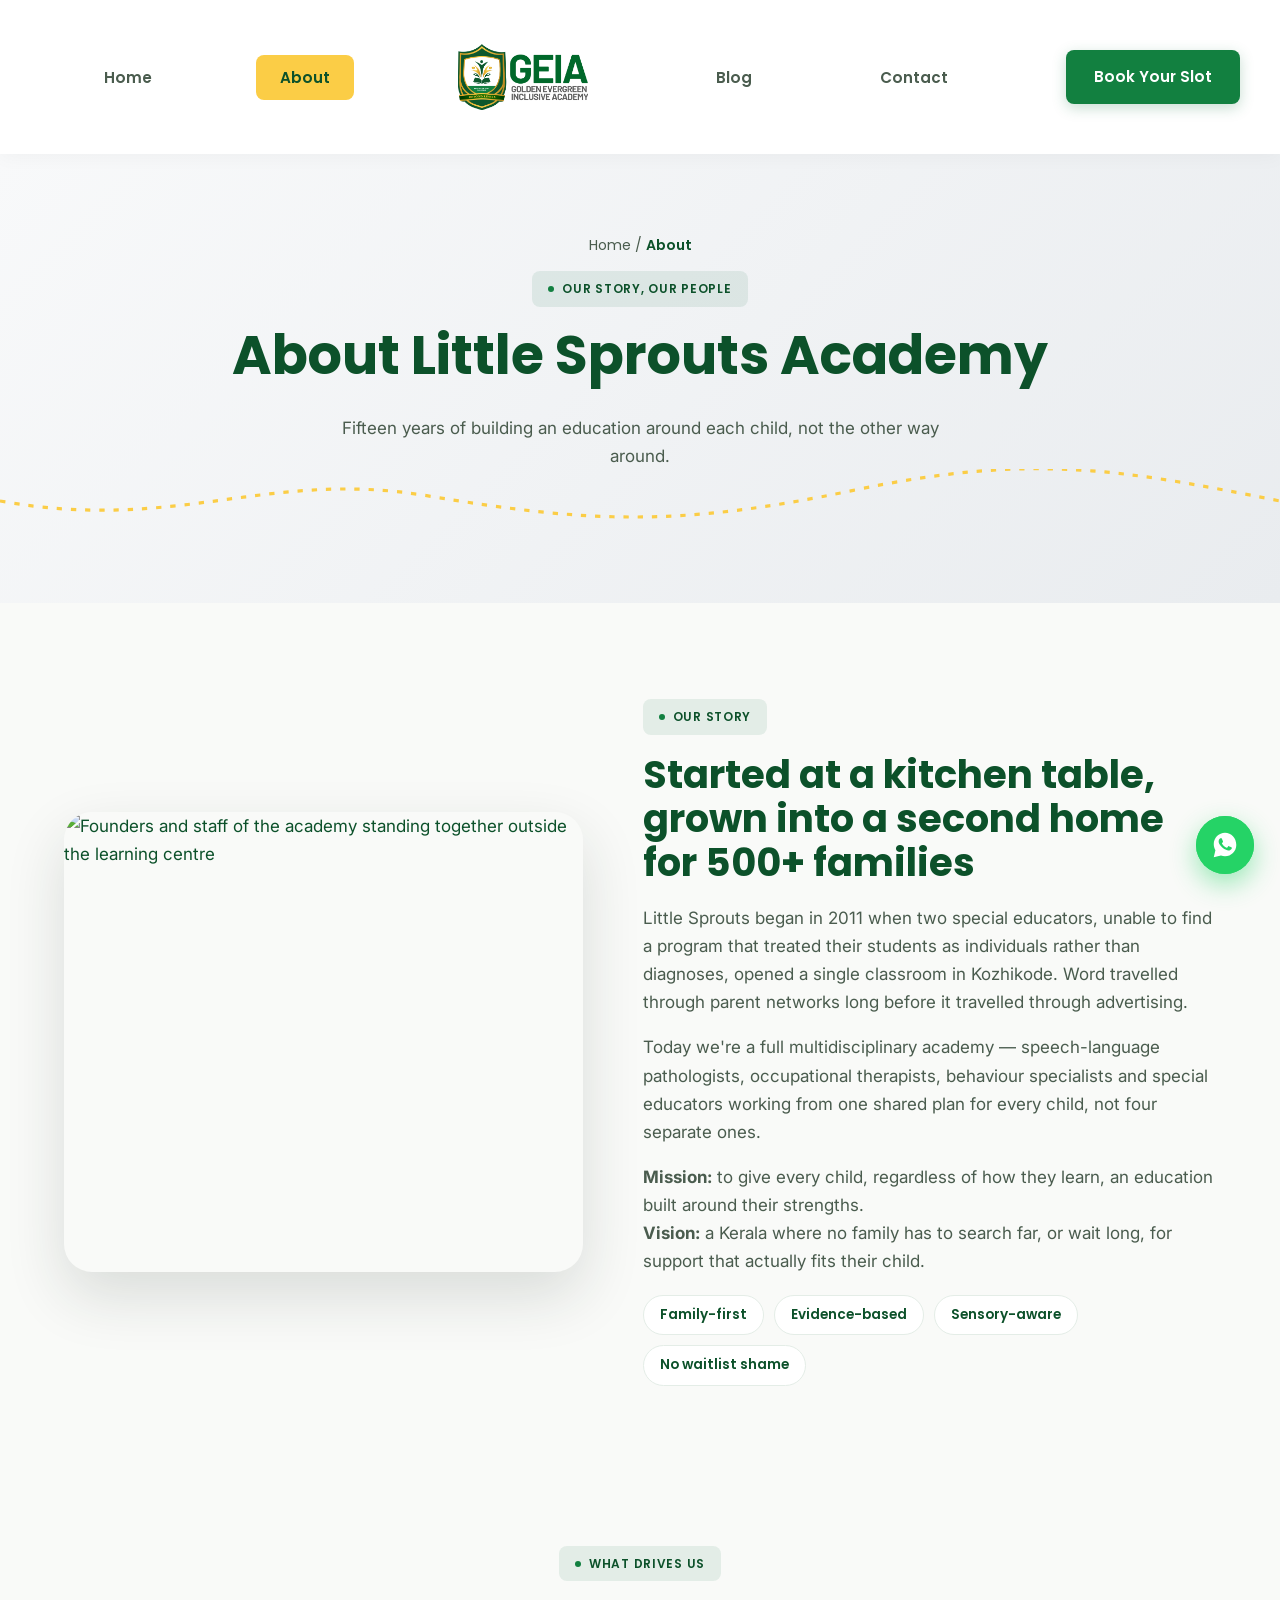
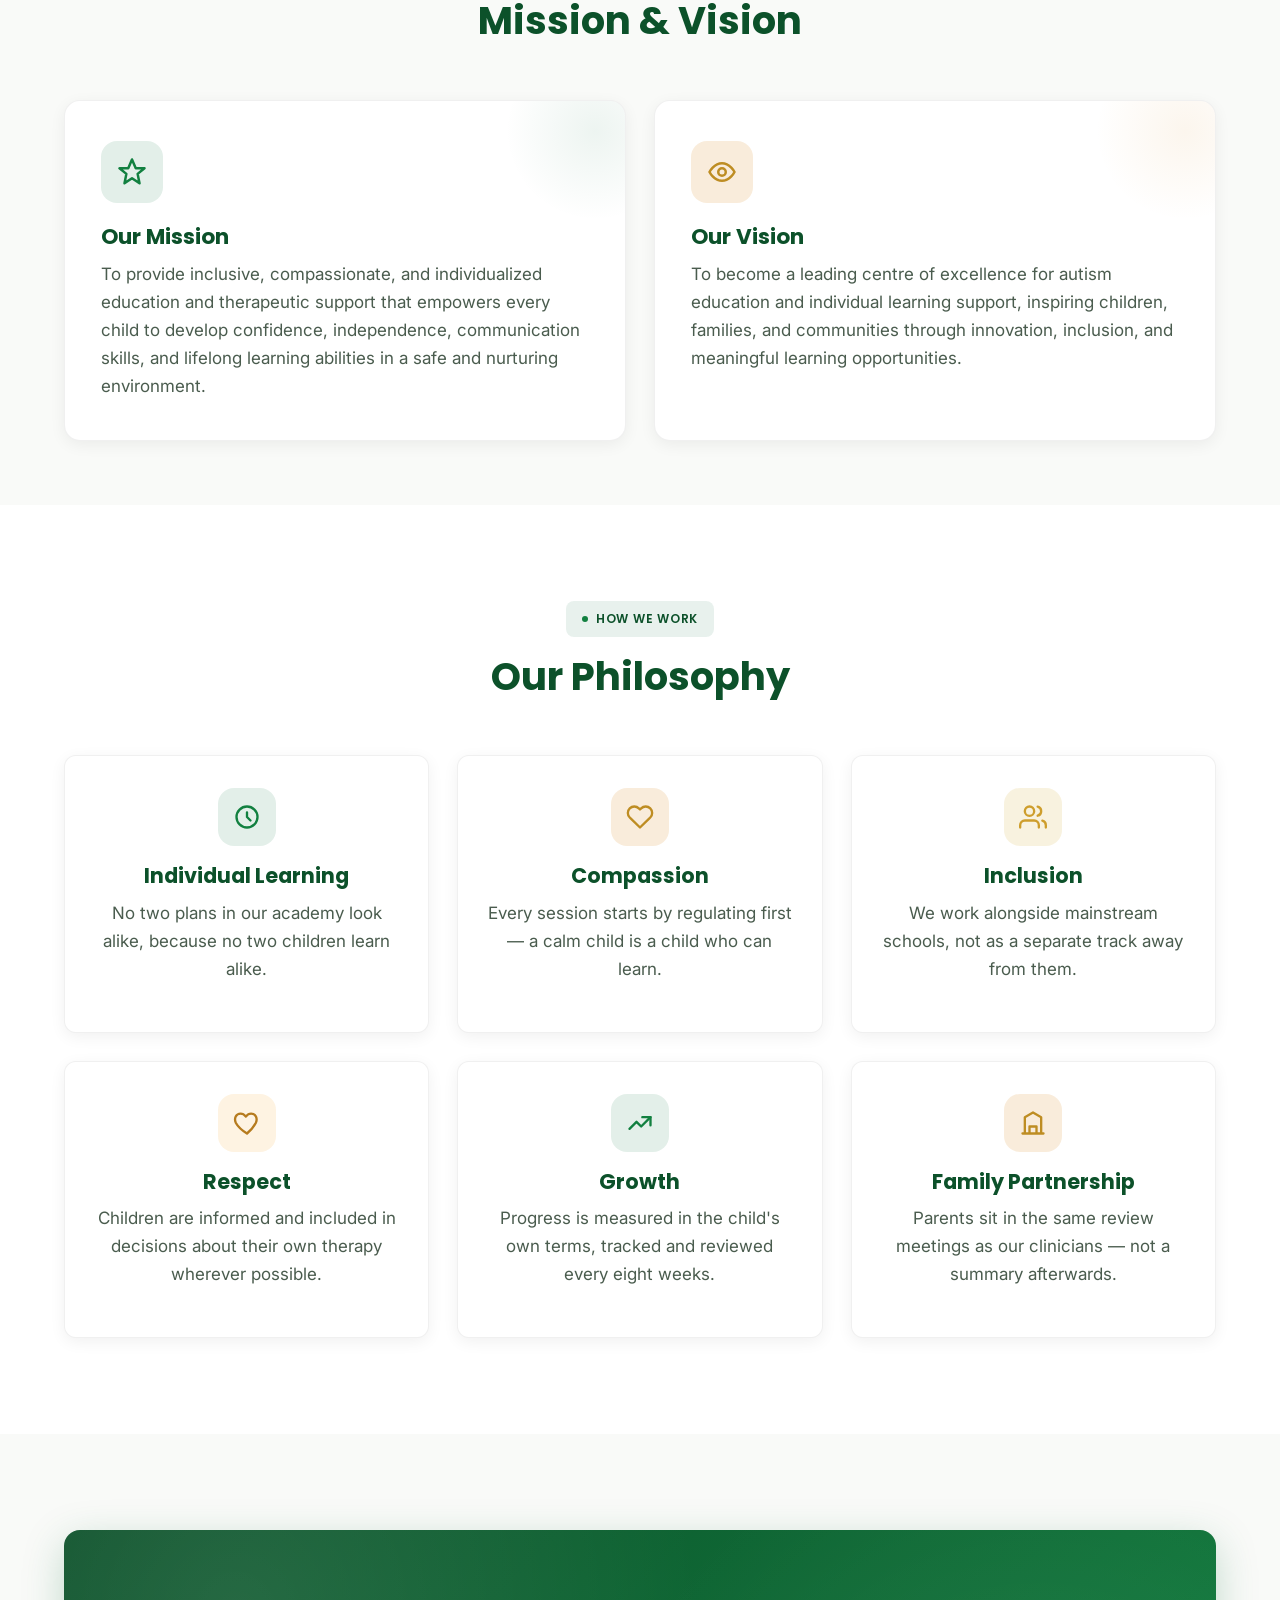
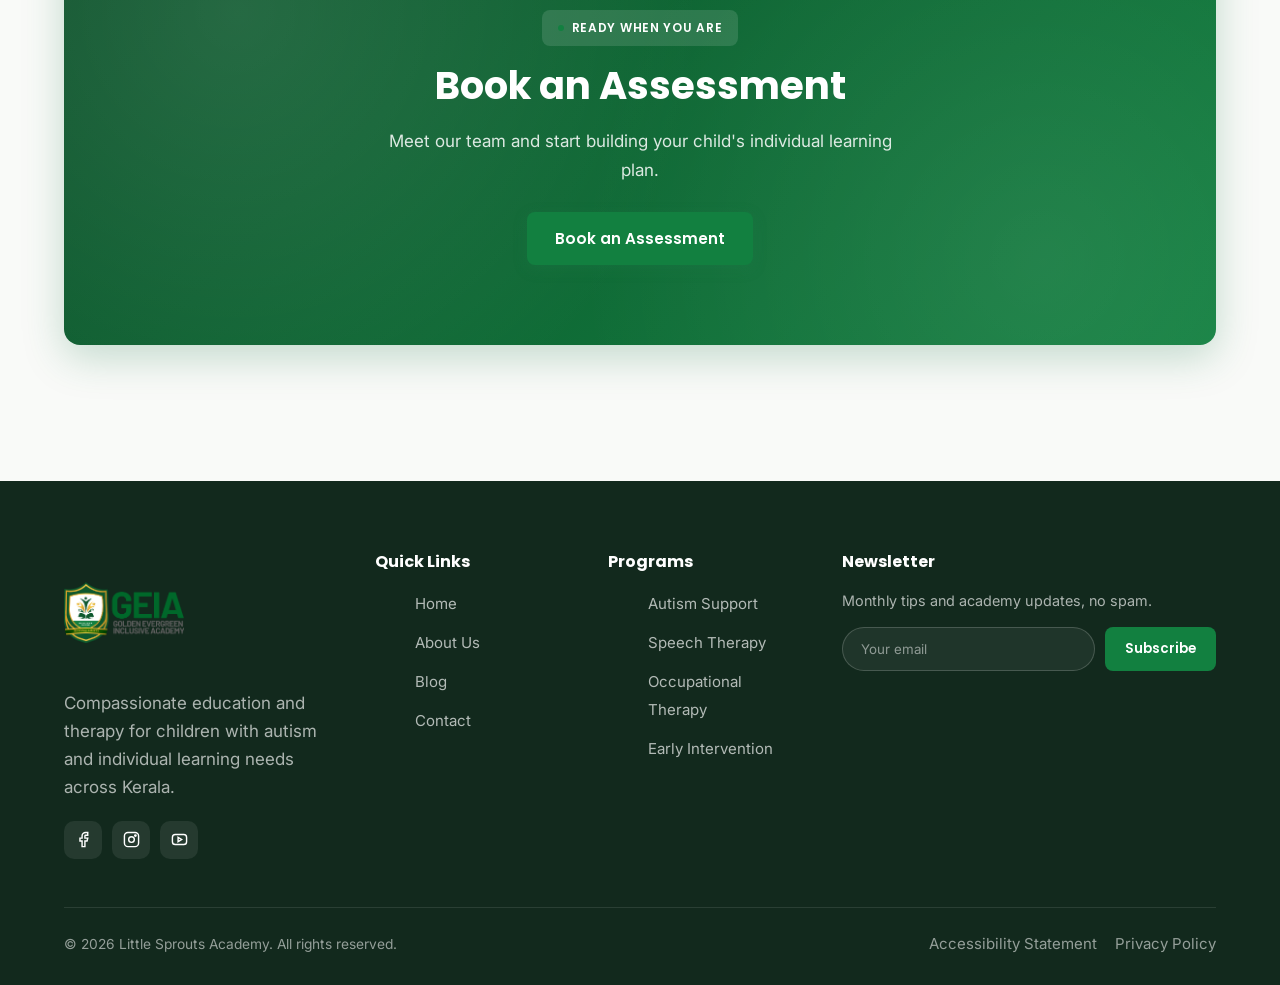
==== about.html @ 1605fc00 "first" ====
<!DOCTYPE html>
<html lang="en">
<head>
<meta charset="UTF-8">
<meta name="viewport" content="width=device-width, initial-scale=1.0">
<title>About Us | Little Sprouts Academy</title>
<meta name="description" content="Meet the specialists and story behind Little Sprouts Academy, a learning home for children with autism and individual learning needs.">
<link rel="preconnect" href="https://fonts.googleapis.com">
<link href="https://fonts.googleapis.com/css2?family=Poppins:wght@500;600;700&family=Inter:wght@400;500;600&display=swap" rel="stylesheet">
<link rel="stylesheet" href="style.css">
</head>
<body>
<a href="#main" class="skip-link">Skip to main content</a>

<header class="site-header">
  <nav class="nav" aria-label="Primary">
    <ul class="nav-links">
      <li><a href="index.html">Home</a></li>
      <li><a href="about.html">About</a></li>
      <li><a href="index.html" class="brand">
        <span class="brand-mark" aria-hidden="true">
          <img src="images/geia logo.png" alt="Little Sprouts Academy logo" style="width:130px; height:130px; object-fit:contain;">
        </span>
      </a></li>
      <li><a href="blog.html">Blog</a></li>
      <li><a href="contact.html">Contact</a></li>
    </ul>
    <div class="nav-actions">
      <a href="contact.html" class="btn btn-gold">Book Your Slot</a>
      <button class="nav-toggle" aria-label="Toggle menu" aria-expanded="false"><span></span></button>
    </div>
  </nav>
</header>

<main id="main">

  <section class="page-hero">
    <div class="container">
      <div class="breadcrumb"><a href="index.html">Home</a> / <span>About</span></div>
      <span class="eyebrow">Our story, our people</span>
      <h1>About Little Sprouts Academy</h1>
      <p class="lead" style="max-width:640px; margin:0 auto;">Fifteen years of building an education around each child, not the other way around.</p>
    </div>
    <svg class="growth-path" viewBox="0 0 1440 60" preserveAspectRatio="none" aria-hidden="true">
      <path d="M0,30 C 200,60 300,0 480,25 S 760,55 960,20 S 1260,0 1440,30" fill="none" stroke="#F8C471" stroke-width="3"/>
    </svg>
  </section>

  <!-- OUR STORY -->
  <section class="section">
    <div class="container story-grid">
      <img class="reveal" src="https://images.unsplash.com/photo-1544377193-33dcf4d68fb5?q=80&w=900&auto=format&fit=crop" alt="Founders and staff of the academy standing together outside the learning centre">
      <div class="reveal">
        <span class="eyebrow">Our story</span>
        <h2>Started at a kitchen table, grown into a second home for 500+ families</h2>
        <p>Little Sprouts began in 2011 when two special educators, unable to find a program that treated their students as individuals rather than diagnoses, opened a single classroom in Kozhikode. Word travelled through parent networks long before it travelled through advertising.</p>
        <p>Today we're a full multidisciplinary academy &mdash; speech-language pathologists, occupational therapists, behaviour specialists and special educators working from one shared plan for every child, not four separate ones.</p>
        <p><strong>Mission:</strong> to give every child, regardless of how they learn, an education built around their strengths.<br>
        <strong>Vision:</strong> a Kerala where no family has to search far, or wait long, for support that actually fits their child.</p>
        <div class="values-badges">
          <span>Family-first</span><span>Evidence-based</span><span>Sensory-aware</span><span>No waitlist shame</span>
        </div>
      </div>
    </div>
  </section>

  <!-- MISSION & VISION -->
  <section class="section-tight">
    <div class="container">
      <div class="section-head center">
        <span class="eyebrow">What drives us</span>
        <h2>Mission &amp; Vision</h2>
      </div>
      <div class="mv-grid">
        <div class="mv-card mission reveal">
          <span class="service-icon tone-blue" aria-hidden="true"><svg viewBox="0 0 24 24" fill="none" stroke="currentColor" stroke-width="2" stroke-linecap="round" stroke-linejoin="round"><path d="M12 2l3 7h7l-5.5 4.5L18 21l-6-4-6 4 1.5-7.5L2 9h7z"/></svg></span>
          <h3>Our Mission</h3>
          <p>To provide inclusive, compassionate, and individualized education and therapeutic support that empowers every child to develop confidence, independence, communication skills, and lifelong learning abilities in a safe and nurturing environment.</p>
        </div>
        <div class="mv-card vision reveal">
          <span class="service-icon tone-coral" aria-hidden="true"><svg viewBox="0 0 24 24" fill="none" stroke="currentColor" stroke-width="2" stroke-linecap="round" stroke-linejoin="round"><path d="M2 12s3.5-7 10-7 10 7 10 7-3.5 7-10 7-10-7-10-7z"/><circle cx="12" cy="12" r="3"/></svg></span>
          <h3>Our Vision</h3>
          <p>To become a leading centre of excellence for autism education and individual learning support, inspiring children, families, and communities through innovation, inclusion, and meaningful learning opportunities.</p>
        </div>
      </div>
    </div>
  </section>

  <!-- PHILOSOPHY -->
  <section class="section" style="background:var(--white);">
    <div class="container">
      <div class="section-head center">
        <span class="eyebrow">How we work</span>
        <h2>Our Philosophy</h2>
      </div>
      <div class="grid-3">
        <div class="philosophy-card reveal">
          <span class="service-icon tone-blue" aria-hidden="true"><svg viewBox="0 0 24 24" fill="none" stroke="currentColor" stroke-width="2" stroke-linecap="round" stroke-linejoin="round"><circle cx="12" cy="12" r="9"/><path d="M12 8v4l3 3"/></svg></span>
          <h3>Individual Learning</h3>
          <p>No two plans in our academy look alike, because no two children learn alike.</p>
        </div>
        <div class="philosophy-card reveal">
          <span class="service-icon tone-coral" aria-hidden="true"><svg viewBox="0 0 24 24" fill="none" stroke="currentColor" stroke-width="2" stroke-linecap="round" stroke-linejoin="round"><path d="M20.8 4.6a5.5 5.5 0 0 0-7.8 0L12 5.6l-1-1a5.5 5.5 0 1 0-7.8 7.8l1 1L12 21l7.8-7.6 1-1a5.5 5.5 0 0 0 0-7.8z"/></svg></span>
          <h3>Compassion</h3>
          <p>Every session starts by regulating first &mdash; a calm child is a child who can learn.</p>
        </div>
        <div class="philosophy-card reveal">
          <span class="service-icon tone-green" aria-hidden="true"><svg viewBox="0 0 24 24" fill="none" stroke="currentColor" stroke-width="2" stroke-linecap="round" stroke-linejoin="round"><path d="M17 21v-2a4 4 0 0 0-4-4H5a4 4 0 0 0-4 4v2"/><circle cx="9" cy="7" r="4"/><path d="M23 21v-2a4 4 0 0 0-3-3.87M16 3.13a4 4 0 0 1 0 7.75"/></svg></span>
          <h3>Inclusion</h3>
          <p>We work alongside mainstream schools, not as a separate track away from them.</p>
        </div>
        <div class="philosophy-card reveal">
          <span class="service-icon tone-gold" aria-hidden="true"><svg viewBox="0 0 24 24" fill="none" stroke="currentColor" stroke-width="2" stroke-linecap="round" stroke-linejoin="round"><path d="M12 21s-7-4.35-9.5-9C.6 8 2.6 4 6.5 4c2 0 3.3 1 4.5 2.5C12.2 5 13.5 4 15.5 4 19.4 4 21.4 8 19.5 12 17 16.65 12 21 12 21z"/></svg></span>
          <h3>Respect</h3>
          <p>Children are informed and included in decisions about their own therapy wherever possible.</p>
        </div>
        <div class="philosophy-card reveal">
          <span class="service-icon tone-blue" aria-hidden="true"><svg viewBox="0 0 24 24" fill="none" stroke="currentColor" stroke-width="2" stroke-linecap="round" stroke-linejoin="round"><path d="M3 17l6-6 4 4 8-8"/><path d="M14 7h7v7"/></svg></span>
          <h3>Growth</h3>
          <p>Progress is measured in the child's own terms, tracked and reviewed every eight weeks.</p>
        </div>
        <div class="philosophy-card reveal">
          <span class="service-icon tone-coral" aria-hidden="true"><svg viewBox="0 0 24 24" fill="none" stroke="currentColor" stroke-width="2" stroke-linecap="round" stroke-linejoin="round"><path d="M3 21h18M5 21V7l7-4 7 4v14M9 21v-6h6v6"/></svg></span>
          <h3>Family Partnership</h3>
          <p>Parents sit in the same review meetings as our clinicians &mdash; not a summary afterwards.</p>
        </div>
      </div>
    </div>
  </section>

  <!-- TEAM - Removed per request -->

  <!-- FACILITIES - Removed per request -->

  <!-- AWARDS - Removed per request -->

  <!-- CTA -->
  <section class="section">
    <div class="container">
      <div class="cta-band reveal">
        <span class="eyebrow" style="background:rgba(255,255,255,0.12); color:#fff;">Ready when you are</span>
        <h2>Book an Assessment</h2>
        <p>Meet our team and start building your child's individual learning plan.</p>
        <div class="cta-actions">
          <a href="contact.html" class="btn btn-gold">Book an Assessment</a>
        </div>
      </div>
    </div>
  </section>

</main>

<footer class="site-footer">
  <div class="container">
    <div class="footer-grid">
      <div class="footer-brand">
        <a href="index.html" class="brand" style="color:#fff;">
          <span class="brand-mark" aria-hidden="true" style="width:120px; height:120px; border-radius:24px;">
            <img src="images/geia logo.png" alt="Little Sprouts Academy logo" style="width:120px; height:120px; object-fit:contain;">
          </span>
        </a>
        <p>Compassionate education and therapy for children with autism and individual learning needs across Kerala.</p>
        <div class="footer-social">
          <a href="#" aria-label="Facebook"><svg viewBox="0 0 24 24" fill="none" stroke="#fff" stroke-width="2"><path d="M18 2h-3a5 5 0 0 0-5 5v3H7v4h3v8h4v-8h3l1-4h-4V7a1 1 0 0 1 1-1h3z"/></svg></a>
          <a href="#" aria-label="Instagram"><svg viewBox="0 0 24 24" fill="none" stroke="#fff" stroke-width="2"><rect x="2" y="2" width="20" height="20" rx="5"/><circle cx="12" cy="12" r="4"/><circle cx="17.5" cy="6.5" r="1"/></svg></a>
          <a href="#" aria-label="YouTube"><svg viewBox="0 0 24 24" fill="none" stroke="#fff" stroke-width="2"><rect x="2" y="5" width="20" height="14" rx="4"/><path d="M10 9l5 3-5 3z"/></svg></a>
        </div>
      </div>
      <div>
        <h4>Quick Links</h4>
        <ul>
          <li><a href="index.html">Home</a></li>
          <li><a href="about.html">About Us</a></li>
          <li><a href="blog.html">Blog</a></li>
          <li><a href="contact.html">Contact</a></li>
        </ul>
      </div>
      <div>
        <h4>Programs</h4>
        <ul>
          <li><a href="index.html#services">Autism Support</a></li>
          <li><a href="index.html#services">Speech Therapy</a></li>
          <li><a href="index.html#services">Occupational Therapy</a></li>
          <li><a href="index.html#services">Early Intervention</a></li>
        </ul>
      </div>
      <div>
        <h4>Newsletter</h4>
        <p style="color:rgba(255,255,255,0.65); font-size:0.9rem;">Monthly tips and academy updates, no spam.</p>
        <form class="newsletter-row">
          <label class="sr-only" for="newsletter-email2">Email address</label>
          <input type="email" id="newsletter-email2" placeholder="Your email">
          <button type="submit">Subscribe</button>
        </form>
      </div>
    </div>
    <div class="footer-bottom">
      <span>&copy; 2026 Little Sprouts Academy. All rights reserved.</span>
      <div class="legal-links">
        <a href="#">Accessibility Statement</a>
        <a href="#">Privacy Policy</a>
      </div>
    </div>
  </div>
</footer>

<a class="whatsapp-float" href="https://wa.me/919497712345?text=Hi%2C%20I%27d%20like%20to%20know%20more%20about%20Little%20Sprouts%20Academy" target="_blank" rel="noopener" aria-label="Chat with us on WhatsApp">
  <span class="whatsapp-tooltip">Need Help? Chat with Us</span>
  <svg viewBox="0 0 32 32" fill="#fff" aria-hidden="true"><path d="M16.02 3C9.4 3 4 8.4 4 15.02c0 2.36.65 4.56 1.78 6.45L4 29l7.73-1.73a11.9 11.9 0 0 0 4.29.79h.01c6.62 0 12.02-5.4 12.02-12.02C28.05 8.4 22.65 3 16.02 3zm7.03 17.03c-.3.84-1.72 1.64-2.36 1.72-.6.08-1.36.11-2.2-.14-.5-.15-1.14-.36-1.97-.71-3.46-1.5-5.72-4.98-5.9-5.21-.17-.23-1.4-1.86-1.4-3.55 0-1.69.88-2.52 1.2-2.86.31-.34.68-.42.9-.42h.65c.21 0 .49-.08.77.58.3.7.99 2.4 1.08 2.58.09.17.15.38.03.61-.12.23-.18.38-.36.58-.18.2-.38.45-.54.6-.18.17-.37.36-.16.7.21.34.94 1.55 2.01 2.5 1.38 1.24 2.55 1.62 2.89 1.8.34.17.54.15.74-.08.2-.23.86-1 1.09-1.35.23-.34.46-.28.77-.17.31.11 1.98.94 2.32 1.11.34.17.57.26.65.4.08.14.08.8-.22 1.64z"/></svg>
</a>
<button class="back-to-top" aria-label="Back to top">
  <svg viewBox="0 0 24 24" fill="none" stroke="currentColor" stroke-width="2" stroke-linecap="round" stroke-linejoin="round"><path d="M12 19V5M5 12l7-7 7 7"/></svg>
</button>

<script src="script.js"></script>
</body>
</html>
---- style.css ----
/* ===========================================================
   Autism & Individual Needs Academy — Design System
   Signature element: "The Growth Path" — an organic, hand-drawn
   line that winds through the site the way every child's learning
   journey does: never straight, always forward. It appears as a
   wave divider between sections and as a connecting thread on
   the About/Team pages.
   =========================================================== */

:root {
  /* Color tokens — Green & Gold */
  --primary: #128040;
  --primary-dark: #0C512A;
  --secondary: #128040;
  --accent: #FBCD46;
  --accent-dark: #CE9E2C;
  --highlight: #BE8D23;
  --coral: #BE8D23;
  --bg: #F9FAF8;
  --white: #FFFFFF;
  --ink: #0C512A;
  --ink-soft: #4A5C4E;
  --line: #E4EDE7;

  /* Gradients */
  --grad-sky: linear-gradient(135deg, #FDF6EC 0%, #F9FAF8 55%, #EAF7F0 100%);
  --grad-hero: linear-gradient(120deg, rgba(212,175,55,0.15), rgba(31,122,77,0.10) 45%, rgba(248,196,113,0.12));
  --grad-primary: linear-gradient(120deg, var(--accent), var(--highlight));
  --grad-gold: linear-gradient(135deg, var(--accent-dark), var(--accent) 45%, var(--highlight));
  --grad-warm: linear-gradient(120deg, var(--accent-dark), var(--accent));

  /* Radius & shadow */
  --r-lg: 28px;
  --r-md: 20px;
  --r-sm: 14px;
  --shadow-sm: 0 4px 16px rgba(28, 43, 34, 0.06);
  --shadow-md: 0 12px 32px rgba(28, 43, 34, 0.10);
  --shadow-lg: 0 24px 60px rgba(28, 43, 34, 0.14);

  /* Type */
  --font-head: 'Poppins', sans-serif;
  --font-body: 'Inter', sans-serif;

  --container: 1200px;
}

* { box-sizing: border-box; }
html { scroll-behavior: smooth; }

@media (prefers-reduced-motion: reduce) {
  html { scroll-behavior: auto; }
  *, *::before, *::after {
    animation-duration: 0.001ms !important;
    animation-iteration-count: 1 !important;
    transition-duration: 0.001ms !important;
    scroll-behavior: auto !important;
  }
}

body {
  margin: 0;
  font-family: var(--font-body);
  color: var(--ink);
  background: var(--bg);
  font-size: 17px;
  line-height: 1.65;
  -webkit-font-smoothing: antialiased;
}

h1, h2, h3, h4, .font-head {
  font-family: var(--font-head);
  color: var(--ink);
  line-height: 1.15;
  margin: 0 0 0.5em;
  font-weight: 700;
}

h1 { font-size: clamp(2.4rem, 4.2vw, 3.8rem); font-weight: 700; }
h2 { font-size: clamp(1.9rem, 3vw, 2.6rem); }
h3 { font-size: 1.3rem; }
p { margin: 0 0 1em; color: var(--ink-soft); }

a { color: inherit; text-decoration: none; }
img { max-width: 100%; display: block; }
ul { margin: 0;  list-style: none; }
button { font-family: inherit; cursor: pointer; }

.container {
  max-width: var(--container);
  margin: 0 auto;
  padding: 0 24px;
}

.eyebrow {
  display: inline-flex;
  align-items: center;
  gap: 8px;
  font-family: var(--font-head);
  font-size: 0.75rem;
  font-weight: 600;
  letter-spacing: 0.06em;
  text-transform: uppercase;
  color: var(--primary-dark);
  background: rgba(31,122,77,0.1);
  padding: 8px 16px;
  border-radius: 8px;
  margin-bottom: 18px;
}
.eyebrow::before {
  content: '';
  width: 6px; height: 6px;
  border-radius: 50%;
  background: var(--primary);
  flex-shrink: 0;
}

.section { padding: 96px 0; position: relative; }
.section-tight { padding: 64px 0; }
.section-head { max-width: 640px; margin-bottom: 56px; }
.section-head.center { margin-left: auto; margin-right: auto; text-align: center; }
.section-head p.lead { font-size: 1.1rem; }

/* ---------- Buttons ---------- */
.btn {
  display: inline-flex;
  align-items: center;
  gap: 10px;
  font-family: var(--font-head);
  font-weight: 600;
  font-size: 0.95rem;
  padding: 14px 28px;
  border-radius: 8px;
  border: none;
  transition: all 0.3s ease;
  white-space: nowrap;
}
.btn-gold {
  background: var(--primary);
  color: #fff;
  box-shadow: 0 4px 14px rgba(31,122,77,0.25);
}
.btn-gold:hover { transform: translateY(-2px); box-shadow: 0 6px 20px rgba(251,205,70,0.35); background: var(--accent); color: #0C512A; }
.btn-gold-outline-light {
  background: rgba(255,255,255,0.12);
  color: #fff;
  border: 2px solid rgba(255,255,255,0.3);
}
.btn-gold-outline-light:hover { background: var(--accent); color: #0C512A; border-color: var(--accent); }
.btn-gold-outline {
  background: transparent;
  color: var(--primary-dark);
  border: 2px solid var(--primary);
}
.btn-gold-outline:hover { background: var(--primary); color: #fff; transform: translateY(-2px); }
.btn-block { width: 100%; justify-content: center; }
.btn:focus-visible, a:focus-visible, input:focus-visible, textarea:focus-visible, select:focus-visible, button:focus-visible {
  outline: 3px solid var(--primary);
  outline-offset: 3px;
}

/* ---------- Header / Nav ---------- */
.site-header {
  position: sticky;
  top: 0;
  z-index: 200;
  background: rgba(255,255,255,0.95);
  backdrop-filter: blur(20px);
  -webkit-backdrop-filter: blur(20px);
  box-shadow: 0 2px 20px rgba(0,0,0,0.04);
}
.nav {
  display: flex;
  align-items: center;
  justify-content: space-between;
  
  max-width: var(--container);
  margin: 0 auto;
}
.brand {
  display: flex;
  align-items: center;
  gap: 12px;
  font-family: var(--font-head);
  font-weight: 700;
  font-size: 1.15rem;
  color: var(--ink);
}
.brand-mark {
  width: 130px; height: 130px;
  border-radius: 0;
  background: transparent;
  display: flex;
  align-items: center;
  justify-content: center;
  flex-shrink: 0;
  overflow: hidden;
}
.brand-mark img { width: 100%; height: 100%; object-fit: contain; }
.brand small { display: block; font-family: var(--font-body); font-weight: 500; font-size: 0.7rem; color: var(--ink-soft); }

.nav-links {
  display: flex;
  align-items: center;
  gap: 80px;
}
.nav-links a {
  font-family: var(--font-head);
  font-weight: 600;
  font-size: 0.95rem;
  padding: 12px 24px;
  border-radius: 8px;
  color: var(--ink-soft);
  transition: background 0.2s, color 0.2s;
  position: relative;
}
.nav-links a:not(.brand):hover, .nav-links a:not(.brand).active { background: var(--accent); color: var(--primary-dark); }

.nav-actions { display: flex; align-items: center; gap: 12px; }
.nav-toggle {
  display: none;
  background: var(--white);
  border: 1px solid var(--line);
  border-radius: 12px;
  width: 44px; height: 44px;
  align-items: center;
  justify-content: center;
}
.nav-toggle span, .nav-toggle span::before, .nav-toggle span::after {
  content: '';
  display: block;
  width: 20px; height: 2px;
  background: var(--ink);
  position: relative;
  transition: 0.25s;
}
.nav-toggle span::before { position: absolute; top: -7px; width: 20px; }
.nav-toggle span::after { position: absolute; top: 7px; width: 20px; }
.nav-toggle.open span { background: transparent; }
.nav-toggle.open span::before { transform: rotate(45deg); top: 0; }
.nav-toggle.open span::after { transform: rotate(-45deg); top: 0; }

/* ---------- Hero ---------- */
.hero {
  position: relative;
  overflow-x: hidden;
  padding: 100px 0 110px;
  background: rgba(255,255,255,0.95);
}
.hero::after {
  content: '';
  position: absolute;
  bottom: 0; left: 0; right: 0;
  height: 120px;
  background: linear-gradient(to top, var(--bg), transparent);
  pointer-events: none;
  z-index: 1;
}
.hero-blobs { position: absolute; inset: 0; z-index: 0; pointer-events: none; overflow: hidden; }
.blob {
  position: absolute;
  border-radius: 50%;
  filter: blur(3px);
  opacity: 0.5;
  animation: float 9s ease-in-out infinite;
}
.blob.b1 { width: 280px; height: 280px; background: var(--accent); top: 5%; left: -3%; animation-delay: 0s; }
.blob.b2 { width: 180px; height: 180px; background: var(--highlight); top: 60%; left: 8%; animation-delay: 1.4s; }
.blob.b3 { width: 300px; height: 300px; background: var(--secondary); top: 3%; right: -2%; animation-delay: 0.8s; }
.blob.b4 { width: 160px; height: 160px; background: var(--coral); bottom: 5%; right: 10%; animation-delay: 2.2s; }
@keyframes float {
  0%, 100% { transform: translateY(0) translateX(0) scale(1); }
  50% { transform: translateY(-22px) translateX(10px) scale(1.05); }
}

.hero-grid {
  position: relative;
  z-index: 2;
  display: grid;
  grid-template-columns: 1.05fr 0.95fr;
  gap: 56px;
  align-items: center;
}
.hero-copy h1 { color: #000; }
.hero-copy h1 .text-gold { color: var(--primary-dark); }
.hero-copy h1 .text-green { color: #fbcd46; }
.hero-copy p.lead { font-size: 1.15rem; max-width: 520px; }
.hero-actions { display: flex; gap: 16px; flex-wrap: wrap; margin-top: 30px; }

/* ---------- Trust badges (premium hero) ---------- */
.trust-badges {
  display: grid;
  grid-template-columns: repeat(4, 1fr);
  gap: 12px;
  margin-top: 44px;
}
.trust-badge {
  display: flex;
  align-items: center;
  gap: 10px;
  background: rgba(255,255,255,0.9);
  backdrop-filter: blur(12px);
  -webkit-backdrop-filter: blur(12px);
  border: 1px solid rgba(0,0,0,0.08);
  border-radius: 10px;
  padding: 14px 16px;
  box-shadow: 0 4px 16px rgba(0,0,0,0.06);
  transition: all 0.3s ease;
}
.trust-badge:hover { transform: translateY(-3px); box-shadow: 0 8px 24px rgba(0,0,0,0.1); border-color: rgba(31,122,77,0.3); }
.trust-badge .badge-icon {
  width: 36px; height: 36px;
  border-radius: 10px;
  display: flex; align-items: center; justify-content: center;
  flex-shrink: 0;
}
.trust-badge .badge-icon svg { width: 18px; height: 18px; }
.trust-badge span.label { font-family: var(--font-head); font-weight: 600; font-size: 0.82rem; color: var(--ink); line-height: 1.25; }

.hero-visual { position: relative; }
.hero-card {
  border-radius: var(--r-lg);
  overflow: hidden;
  box-shadow: 0 24px 60px rgba(31,122,77,0.18);
  position: relative;
}
.hero-card img { width: 100%; height: 460px; object-fit: cover; }
.floating-chip {
  position: absolute;
  background: rgba(255,255,255,0.9);
  backdrop-filter: blur(12px);
  border-radius: var(--r-sm);
  padding: 12px 16px;
  box-shadow: 0 8px 24px rgba(28,43,34,0.10);
  display: flex;
  align-items: center;
  gap: 10px;
  font-family: var(--font-head);
  font-weight: 600;
  font-size: 0.82rem;
  border: 1px solid rgba(212,175,55,0.15);
}
.floating-chip.chip-1 { top: -20px; left: -20px; }
.floating-chip.chip-2 { bottom: -20px; right: -16px; }

.hero-card-sub {
  position: absolute;
  width: 44%;
  bottom: -32px;
  left: -28px;
  border-radius: var(--r-md);
  overflow: hidden;
  box-shadow: 0 16px 40px rgba(28,43,34,0.15);
  border: 4px solid var(--white);
  z-index: 2;
}
.hero-card-sub img { width: 100%; height: 150px; object-fit: cover; }
.chip-icon {
  width: 34px; height: 34px;
  border-radius: 10px;
  display: flex; align-items: center; justify-content: center;
  flex-shrink: 0;
}

/* ---------- Growth Path divider (signature) ---------- */
.growth-path { display: block; width: 100%; height: 64px; margin-top: -1px; }
.growth-path path { stroke-dasharray: 6 10; stroke: var(--accent) !important; }

/* ---------- Cards / Services ---------- */
.grid-2 { display: grid; grid-template-columns: 1fr 1fr; gap: 32px; }
.grid-3 { display: grid; grid-template-columns: repeat(3, 1fr); gap: 28px; }
.grid-4 { display: grid; grid-template-columns: repeat(4, 1fr); gap: 24px; }

.service-card {
  background: var(--white);
  border-radius: 12px;
  padding: 32px 24px;
  box-shadow: 0 4px 16px rgba(0,0,0,0.06);
  border: 1px solid rgba(0,0,0,0.06);
  transition: all 0.3s ease;
  position: relative;
}
.service-card:hover { transform: translateY(-6px); box-shadow: 0 8px 24px rgba(0,0,0,0.1); border-color: rgba(31,122,77,0.2); }
.service-icon {
  width: 58px; height: 58px;
  border-radius: 16px;
  display: flex; align-items: center; justify-content: center;
  margin-bottom: 20px;
}
.service-icon svg { width: 28px; height: 28px; }
.service-card h3 { margin-bottom: 10px; }
.service-card p { font-size: 0.96rem; margin-bottom: 18px; }
.card-link { font-family: var(--font-head); font-weight: 600; font-size: 0.9rem; color: var(--primary-dark); display: inline-flex; align-items: center; gap: 6px; }
.card-link svg { width: 16px; height: 16px; transition: transform 0.2s; }
.service-card:hover .card-link svg { transform: translateX(4px); }

/* palette rotation for icons */
.tone-blue { background: rgba(31,122,77,0.12); color: var(--primary); }
.tone-green { background: rgba(212,175,55,0.16); color: var(--accent-dark); }
.tone-gold { background: rgba(248,196,113,0.20); color: #B67B1E; }
.tone-coral { background: rgba(217,140,34,0.16); color: var(--coral); }

/* ---------- About preview ---------- */
.about-preview { display: grid; grid-template-columns: 0.9fr 1.1fr; gap: 60px; align-items: center; }
.about-preview .imgwrap { position: relative; border-radius: var(--r-lg); overflow: hidden; box-shadow: var(--shadow-lg); }
.about-preview img { height: 420px; object-fit: cover; }

/* ---------- Stats ---------- */
.stats-band {
  background: linear-gradient(135deg, var(--primary-dark), var(--primary));
  border-radius: 16px;
  padding: 60px 40px;
  display: grid;
  grid-template-columns: repeat(4, 1fr);
  gap: 24px;
  text-align: center;
  color: var(--white);
  box-shadow: 0 12px 40px rgba(31,122,77,0.2);
}
.stat-num { font-family: var(--font-head); font-size: 2.6rem; font-weight: 700; display: block; }
.stat-label { font-size: 0.92rem; opacity: 0.92; }

/* ---------- Testimonials ---------- */
.testi-track-wrap { position: relative; overflow: hidden; }
.testi-track { display: flex; transition: transform 0.5s ease; }
.testi-card {
  flex: 0 0 100%;
  padding: 4px;
}
.testi-inner {
  background: var(--white);
  border-radius: 16px;
  padding: 44px;
  box-shadow: 0 4px 20px rgba(0,0,0,0.06);
  border: 1px solid rgba(0,0,0,0.06);
  max-width: 680px;
  margin: 0 auto;
  text-align: center;
}
.stars { color: var(--highlight); font-size: 1.1rem; letter-spacing: 3px; margin-bottom: 16px; }
.testi-quote { font-size: 1.15rem; color: var(--ink); font-family: var(--font-head); font-weight: 500; margin-bottom: 22px; line-height: 1.6; }
.testi-person { display: flex; align-items: center; justify-content: center; gap: 12px; }
.testi-person img { width: 46px; height: 46px; border-radius: 50%; object-fit: cover; }
.testi-person span { font-family: var(--font-head); font-weight: 600; font-size: 0.9rem; }
.testi-person small { display: block; color: var(--ink-soft); font-weight: 400; }
.testi-dots { display: flex; justify-content: center; gap: 8px; margin-top: 28px; }
.testi-dots button { width: 9px; height: 9px; border-radius: 50%; background: var(--line); border: none; padding: 0; }
.testi-dots button.active { background: var(--primary); width: 22px; border-radius: 6px; transition: 0.25s; }

/* ---------- Blog cards ---------- */
.blog-card {
  background: var(--white);
  border-radius: 12px;
  overflow: hidden;
  box-shadow: 0 4px 16px rgba(0,0,0,0.06);
  border: 1px solid rgba(0,0,0,0.06);
  transition: all 0.3s ease;
}
.blog-card:hover { transform: translateY(-6px); box-shadow: 0 8px 24px rgba(0,0,0,0.1); }
.blog-card .thumb { height: 200px; overflow: hidden; }
.blog-card .thumb img { width: 100%; height: 100%; object-fit: cover; transition: transform 0.5s; }
.blog-card:hover .thumb img { transform: scale(1.06); }
.blog-body { padding: 24px; }
.blog-meta { display: flex; gap: 14px; font-size: 0.8rem; color: var(--ink-soft); font-family: var(--font-head); font-weight: 500; margin-bottom: 12px; }
.blog-meta .cat { color: var(--primary-dark); background: rgba(31,122,77,0.1); padding: 4px 12px; border-radius: 6px; }
.blog-body h3 { font-size: 1.15rem; }

/* ---------- CTA band ---------- */
.cta-band {
  position: relative;
  overflow: hidden;
  border-radius: 16px;
  padding: 80px 48px;
  text-align: center;
  background: linear-gradient(135deg, var(--primary-dark) 0%, var(--primary) 100%);
  color: var(--white);
  box-shadow: 0 12px 40px rgba(31,122,77,0.25);
}
.cta-band::before {
  content: '';
  position: absolute; inset: 0;
  background: radial-gradient(circle at 15% 20%, rgba(255,255,255,0.1), transparent 45%),
              radial-gradient(circle at 85% 80%, rgba(255,255,255,0.08), transparent 45%);
}
.cta-band > * { position: relative; z-index: 1; }
.cta-band h2 { color: var(--white); max-width: 620px; margin-left: auto; margin-right: auto; }
.cta-band p { color: rgba(255,255,255,0.85); max-width: 520px; margin-left: auto; margin-right: auto; }
.cta-actions { display: flex; gap: 16px; justify-content: center; margin-top: 28px; flex-wrap: wrap; }

/* ---------- Footer ---------- */
.site-footer { background: #12291D; color: rgba(255,255,255,0.82); padding: 72px 0 28px; margin-top: 40px; }
.footer-grid { display: grid; grid-template-columns: 1.4fr 1fr 1fr 1.2fr; gap: 40px; padding-bottom: 48px; border-bottom: 1px solid rgba(255,255,255,0.1); }
.footer-brand p { color: rgba(255,255,255,0.65); max-width: 300px; margin: 16px 0 20px; }
.footer-social { display: flex; gap: 10px; }
.footer-social a { width: 38px; height: 38px; border-radius: 10px; background: rgba(255,255,255,0.08); display: flex; align-items: center; justify-content: center; transition: background 0.2s; }
.footer-social a:hover { background: var(--primary); }
.footer-social svg { width: 17px; height: 17px; }
.site-footer h4 { color: var(--white); font-size: 1rem; margin-bottom: 18px; }
.site-footer ul li { margin-bottom: 11px; }
.site-footer a { color: rgba(255,255,255,0.68); font-size: 0.94rem; transition: color 0.2s; }
.site-footer a:hover { color: var(--highlight); }
.footer-contact li { display: flex; gap: 10px; align-items: flex-start; color: rgba(255,255,255,0.68); font-size: 0.94rem; margin-bottom: 14px; }
.footer-contact svg { width: 18px; height: 18px; flex-shrink: 0; margin-top: 2px; color: var(--secondary); }
.newsletter-row { display: flex; gap: 10px; margin-top: 8px; }
.newsletter-row input { flex: 1; border-radius: 999px; border: 1px solid rgba(255,255,255,0.18); background: rgba(255,255,255,0.06); color: var(--white); padding: 12px 18px; font-family: var(--font-body); }
.newsletter-row input::placeholder { color: rgba(255,255,255,0.5); }
.newsletter-row button { border-radius: 8px; border: none; background: var(--primary); color: #fff; padding: 12px 20px; font-family: var(--font-head); font-weight: 600; cursor: pointer; transition: all 0.3s ease; }
.newsletter-row button:hover { transform: translateY(-2px); box-shadow: 0 6px 20px rgba(31,122,77,0.3); background: var(--primary-dark); }
.footer-bottom { display: flex; justify-content: space-between; align-items: center; padding-top: 24px; flex-wrap: wrap; gap: 12px; font-size: 0.86rem; color: rgba(255,255,255,0.55); }
.footer-bottom .legal-links { display: flex; gap: 18px; }
.footer-bottom a { color: rgba(255,255,255,0.55); }
.footer-bottom a:hover { color: var(--white); }

/* ---------- Back to top ---------- */
.back-to-top {
  position: fixed;
  bottom: 26px; right: 26px;
  width: 48px; height: 48px;
  border-radius: 12px;
  background: var(--primary);
  color: #fff;
  display: flex; align-items: center; justify-content: center;
  box-shadow: 0 4px 16px rgba(31,122,77,0.3);
  border: none;
  opacity: 0; visibility: hidden; transform: translateY(12px);
  transition: all 0.3s ease;
  z-index: 300;
}
.back-to-top.show { opacity: 1; visibility: visible; transform: translateY(0); }
.back-to-top:hover { background: var(--primary-dark); transform: translateY(-2px); }
.back-to-top svg { width: 20px; height: 20px; }

/* ---------- Floating WhatsApp button ---------- */
.whatsapp-float {
  position: fixed;
  bottom: 26px; right: 26px;
  width: 58px; height: 58px;
  border-radius: 50%;
  background: #25D366;
  display: flex; align-items: center; justify-content: center;
  box-shadow: 0 10px 26px rgba(37, 211, 102, 0.45);
  z-index: 310;
  transition: transform 0.25s ease, box-shadow 0.25s ease;
}
.whatsapp-float svg { width: 30px; height: 30px; }
.whatsapp-float:hover { transform: translateY(-4px) scale(1.05); box-shadow: 0 14px 32px rgba(37, 211, 102, 0.55); }
.whatsapp-float::before {
  content: '';
  position: absolute;
  inset: 0;
  border-radius: 50%;
  background: #25D366;
  animation: wa-pulse 2.4s ease-out infinite;
  z-index: -1;
}
@keyframes wa-pulse {
  0% { transform: scale(1); opacity: 0.55; }
  100% { transform: scale(1.9); opacity: 0; }
}
.whatsapp-tooltip {
  position: absolute;
  right: 70px;
  top: 50%;
  transform: translateY(-50%) translateX(6px);
  background: var(--ink);
  color: var(--white);
  font-family: var(--font-head);
  font-weight: 600;
  font-size: 0.82rem;
  padding: 9px 16px;
  border-radius: 999px;
  white-space: nowrap;
  opacity: 0;
  visibility: hidden;
  transition: opacity 0.2s ease, transform 0.2s ease;
  pointer-events: none;
}
.whatsapp-tooltip::after {
  content: '';
  position: absolute;
  left: 100%;
  top: 50%;
  transform: translateY(-50%);
  border: 6px solid transparent;
  border-left-color: var(--ink);
}
.whatsapp-float:hover .whatsapp-tooltip,
.whatsapp-float:focus-visible .whatsapp-tooltip {
  opacity: 1;
  visibility: visible;
  transform: translateY(-50%) translateX(0);
}
.back-to-top { bottom: 96px; }

@media (max-width: 640px) {
  .whatsapp-float { width: 52px; height: 52px; bottom: 20px; right: 20px; }
  .whatsapp-float svg { width: 26px; height: 26px; }
  .back-to-top { bottom: 84px; right: 20px; }
  .whatsapp-tooltip { display: none; }
}

/* ---------- Page hero (inner pages) ---------- */
.page-hero {
  background: linear-gradient(135deg, #f8f9fa 0%, #e9ecef 100%);
  padding: 80px 0 70px;
  text-align: center;
  position: relative;
  overflow: hidden;
}
.breadcrumb { font-family: var(--font-head); font-size: 0.88rem; color: var(--ink-soft); margin-bottom: 14px; }
.breadcrumb span { color: var(--primary-dark); font-weight: 600; }

/* ---------- Mission & Vision ---------- */
.mv-grid { display: grid; grid-template-columns: 1fr 1fr; gap: 28px; }
.mv-card {
  position: relative;
  overflow: hidden;
  border-radius: 16px;
  padding: 40px 36px;
  background: var(--white);
  border: 1px solid rgba(0,0,0,0.06);
  box-shadow: 0 4px 16px rgba(0,0,0,0.06);
  transition: all 0.3s ease;
}
.mv-card:hover { transform: translateY(-6px); box-shadow: 0 8px 32px rgba(0,0,0,0.1); }
.mv-card::after {
  content: '';
  position: absolute;
  width: 180px; height: 180px;
  border-radius: 50%;
  right: -60px; top: -60px;
  opacity: 0.5;
}
.mv-card.mission::after { background: radial-gradient(circle, rgba(31,122,77,0.16), transparent 70%); }
.mv-card.vision::after { background: radial-gradient(circle, rgba(217,140,34,0.16), transparent 70%); }
.mv-card .service-icon { position: relative; z-index: 1; margin-bottom: 22px; width: 62px; height: 62px; }
.mv-card .service-icon svg { width: 30px; height: 30px; }
.mv-card h3 { position: relative; z-index: 1; font-size: 1.35rem; }
.mv-card p { position: relative; z-index: 1; margin-bottom: 0; }

/* ---------- About page ---------- */
.story-grid { display: grid; grid-template-columns: 0.95fr 1.05fr; gap: 60px; align-items: center; }
.story-grid img { border-radius: var(--r-lg); box-shadow: var(--shadow-lg); height: 460px; object-fit: cover; width: 100%; }
.values-badges { display: flex; flex-wrap: wrap; gap: 10px; margin-top: 20px; }
.values-badges span { background: var(--white); border: 1px solid var(--line); border-radius: 999px; padding: 8px 16px; font-family: var(--font-head); font-weight: 600; font-size: 0.85rem; }

.philosophy-card {
  background: var(--white);
  border-radius: 12px;
  padding: 32px 28px;
  text-align: center;
  box-shadow: 0 4px 16px rgba(0,0,0,0.06);
  border: 1px solid rgba(0,0,0,0.06);
  transition: all 0.3s ease;
}
.philosophy-card:hover { transform: translateY(-6px); box-shadow: 0 8px 24px rgba(0,0,0,0.1); }
.philosophy-card .service-icon { margin: 0 auto 18px; }

.team-card { background: var(--white); border-radius: 12px; overflow: hidden; box-shadow: 0 4px 16px rgba(0,0,0,0.06); border: 1px solid rgba(0,0,0,0.06); transition: all 0.3s ease; }
.team-card:hover { transform: translateY(-6px); box-shadow: 0 8px 24px rgba(0,0,0,0.1); }
.team-card .photo { height: 240px; overflow: hidden; }
.team-card .photo img { width: 100%; height: 100%; object-fit: cover; }
.team-body { padding: 24px; }
.team-body .role { color: var(--primary-dark); font-family: var(--font-head); font-weight: 600; font-size: 0.85rem; margin-bottom: 6px; }
.team-body .meta { font-size: 0.85rem; color: var(--ink-soft); margin-bottom: 14px; }
.team-social { display: flex; gap: 8px; }
.team-social a { width: 32px; height: 32px; border-radius: 8px; background: var(--bg); display: flex; align-items: center; justify-content: center; transition: all 0.3s ease; }
.team-social a:hover { background: var(--primary); color: #fff; }
.team-social svg { width: 14px; height: 14px; }

.gallery-grid { display: grid; grid-template-columns: repeat(4, 1fr); grid-auto-rows: 160px; gap: 16px; }
.gallery-grid a { border-radius: var(--r-sm); overflow: hidden; position: relative; display: block; }
.gallery-grid img { width: 100%; height: 100%; object-fit: cover; transition: transform 0.4s; }
.gallery-grid a:hover img { transform: scale(1.08); }
.gallery-grid .big { grid-column: span 2; grid-row: span 2; }
.gallery-tag { position: absolute; bottom: 10px; left: 10px; background: rgba(18,41,29,0.72); color: white; padding: 5px 12px; border-radius: 999px; font-size: 0.75rem; font-family: var(--font-head); font-weight: 600; }

.timeline { position: relative; padding-left: 36px; }
.timeline::before { content: ''; position: absolute; left: 8px; top: 6px; bottom: 6px; width: 2px; background: repeating-linear-gradient(to bottom, var(--line) 0, var(--line) 6px, transparent 6px, transparent 12px); }
.timeline-item { position: relative; padding-bottom: 34px; }
.timeline-item::before { content: ''; position: absolute; left: -36px; top: 3px; width: 16px; height: 16px; border-radius: 50%; background: var(--grad-primary); border: 3px solid var(--white); box-shadow: var(--shadow-sm); }
.timeline-item h3 { font-size: 1.05rem; margin-bottom: 4px; }
.timeline-year { font-family: var(--font-head); font-weight: 700; color: var(--coral); font-size: 0.85rem; }

/* ---------- Blog page ---------- */
.blog-toolbar { display: flex; justify-content: space-between; align-items: center; gap: 20px; margin-bottom: 44px; flex-wrap: wrap; }
.search-box { display: flex; align-items: center; gap: 10px; background: var(--white); border: 1px solid rgba(0,0,0,0.1); border-radius: 12px; padding: 14px 20px; min-width: 300px; box-shadow: 0 4px 16px rgba(0,0,0,0.06); transition: all 0.3s ease; }
.search-box:focus-within { border-color: var(--primary); box-shadow: 0 4px 20px rgba(31,122,77,0.15); }
.search-box input { border: none; outline: none; flex: 1; font-family: var(--font-body); background: transparent; }
.search-box svg { width: 18px; height: 18px; color: var(--ink-soft); }
.chip-filters { display: flex; gap: 10px; flex-wrap: wrap; }
.chip-filters button { border: 1px solid rgba(0,0,0,0.1); background: var(--white); border-radius: 8px; padding: 10px 18px; font-family: var(--font-head); font-weight: 600; font-size: 0.85rem; color: var(--ink-soft); transition: all 0.3s ease; }
.chip-filters button.active, .chip-filters button:hover { background: var(--primary); color: #fff; border-color: var(--primary); }

.featured-article { display: grid; grid-template-columns: 1fr 1fr; gap: 0; background: var(--white); border-radius: 16px; overflow: hidden; box-shadow: 0 8px 32px rgba(0,0,0,0.08); border: 1px solid rgba(0,0,0,0.06); margin-bottom: 56px; }
.featured-article .thumb { height: 100%; min-height: 340px; }
.featured-article .thumb img { width: 100%; height: 100%; object-fit: cover; }
.featured-article .body { padding: 44px; display: flex; flex-direction: column; justify-content: center; }

.blog-layout { display: grid; grid-template-columns: 2fr 1fr; gap: 48px; align-items: start; }
.sidebar-block { background: var(--white); border-radius: 12px; padding: 28px; box-shadow: 0 4px 16px rgba(0,0,0,0.06); border: 1px solid rgba(0,0,0,0.06); margin-bottom: 26px; }
.sidebar-block h4 { font-family: var(--font-head); font-size: 1rem; margin-bottom: 18px; color: var(--ink); }
.mini-post { display: flex; gap: 12px; margin-bottom: 16px; }
.mini-post img { width: 62px; height: 62px; border-radius: 8px; object-fit: cover; flex-shrink: 0; }
.mini-post h5 { font-family: var(--font-head); font-size: 0.88rem; font-weight: 600; margin: 0 0 4px; line-height: 1.35; }
.mini-post span { font-size: 0.76rem; color: var(--ink-soft); }
.tag-cloud { display: flex; flex-wrap: wrap; gap: 8px; }
.tag-cloud a { background: var(--bg); border: 1px solid rgba(0,0,0,0.1); border-radius: 6px; padding: 6px 14px; font-size: 0.8rem; font-family: var(--font-head); font-weight: 500; transition: all 0.3s ease; }
.tag-cloud a:hover { border-color: var(--primary); color: var(--primary); }

.pagination { display: flex; justify-content: center; gap: 10px; margin-top: 20px; }
.pagination button { width: 42px; height: 42px; border-radius: 8px; border: 1px solid rgba(0,0,0,0.1); background: var(--white); font-family: var(--font-head); font-weight: 600; transition: all 0.3s ease; }
.pagination button:hover { border-color: var(--primary); color: var(--primary); }
.pagination button.active { background: var(--primary); color: #fff; border-color: var(--primary); }
.pagination button.next { width: auto; padding: 0 18px; }

/* ---------- Contact page ---------- */
.contact-cards { display: grid; grid-template-columns: repeat(4, 1fr); gap: 22px; }
.contact-card { background: var(--white); border-radius: 12px; padding: 32px 24px; text-align: center; box-shadow: 0 4px 16px rgba(0,0,0,0.06); border: 1px solid rgba(0,0,0,0.06); transition: all 0.3s ease; }
.contact-card:hover { transform: translateY(-4px); box-shadow: 0 8px 24px rgba(0,0,0,0.1); }
.contact-card .service-icon { margin: 0 auto 16px; }
.contact-card h4 { font-family: var(--font-head); font-size: 1rem; margin-bottom: 6px; }
.contact-card p { font-size: 0.9rem; margin: 0; }

.contact-layout { display: grid; grid-template-columns: 1fr 1fr; gap: 48px; align-items: start; }
.form-card { background: var(--white); border-radius: 16px; padding: 44px; box-shadow: 0 8px 32px rgba(0,0,0,0.08); border: 1px solid rgba(0,0,0,0.06); }
.form-row { display: grid; grid-template-columns: 1fr 1fr; gap: 18px; }
.field { margin-bottom: 20px; }
.field label { display: block; font-family: var(--font-head); font-weight: 600; font-size: 0.88rem; margin-bottom: 8px; color: var(--ink); }
.field input, .field select, .field textarea {
  width: 100%;
  border: 1px solid rgba(0,0,0,0.1);
  border-radius: 8px;
  padding: 14px 16px;
  font-family: var(--font-body);
  font-size: 0.95rem;
  background: var(--bg);
  transition: all 0.3s ease;
}
.field input:focus, .field select:focus, .field textarea:focus { border-color: var(--primary); background: var(--white); outline: none; box-shadow: 0 0 0 3px rgba(31,122,77,0.1); }
.field textarea { resize: vertical; min-height: 120px; }
.form-note { font-size: 0.82rem; color: var(--ink-soft); margin-top: 14px; }
.form-success { display: none; background: rgba(212,175,55,0.14); border: 1px solid var(--accent); color: var(--accent-dark); border-radius: var(--r-sm); padding: 14px 18px; font-family: var(--font-head); font-weight: 600; font-size: 0.9rem; margin-bottom: 18px; align-items: center; gap: 10px; }
.form-success.show { display: flex; }

.map-embed { border-radius: 16px; overflow: hidden; box-shadow: 0 8px 32px rgba(0,0,0,0.08); height: 320px; border: 1px solid rgba(0,0,0,0.06); }
.map-embed iframe { width: 100%; height: 100%; border: 0; }

.faq-item { background: var(--white); border: 1px solid rgba(0,0,0,0.08); border-radius: 10px; margin-bottom: 14px; overflow: hidden; transition: all 0.3s ease; }
.faq-item:hover { border-color: rgba(31,122,77,0.2); }
.faq-q { display: flex; justify-content: space-between; align-items: center; padding: 20px 24px; font-family: var(--font-head); font-weight: 600; cursor: pointer; }
.faq-q svg { width: 18px; height: 18px; flex-shrink: 0; transition: transform 0.25s; color: var(--primary); }
.faq-item.open .faq-q svg { transform: rotate(45deg); }
.faq-a { max-height: 0; overflow: hidden; transition: max-height 0.3s ease; }
.faq-a p { padding: 0 24px 20px; margin: 0; }

.emergency-band { display: flex; align-items: center; gap: 20px; background: rgba(217,140,34,0.08); border: 1px solid rgba(217,140,34,0.25); border-radius: 12px; padding: 26px 30px; }
.emergency-band .service-icon { flex-shrink: 0; }

/* ---------- Utility ---------- */
.text-center { text-align: center; }
.mt-lg { margin-top: 40px; }
.skip-link {
  position: absolute; left: -999px; top: 0;
  background: var(--primary); color: white; padding: 12px 20px;
  z-index: 999; border-radius: 0 0 10px 0;
}
.skip-link:focus { left: 0; }
.sr-only { position: absolute; width: 1px; height: 1px; overflow: hidden; clip: rect(0,0,0,0); }

/* ---------- Reveal on scroll ---------- */
.reveal { opacity: 0; transform: translateY(24px); transition: opacity 0.7s ease, transform 0.7s ease; }
.reveal.in { opacity: 1; transform: translateY(0); }

/* ===========================================================
   Responsive
   =========================================================== */
@media (max-width: 1080px) {
  .grid-4, .contact-cards { grid-template-columns: repeat(2, 1fr); }
  .footer-grid { grid-template-columns: 1fr 1fr; }
  .gallery-grid { grid-template-columns: repeat(3, 1fr); }
  .trust-badges { grid-template-columns: repeat(2, 1fr); }
  .hero-card img { height: 360px; }
}

@media (max-width: 960px) {
  .nav-links { display: none; }
  .nav-toggle { display: flex; }
  .nav.open .nav-links {
    display: flex;
    flex-direction: column;
    position: absolute;
    top: 74px; left: 0; right: 0;
    background: var(--white);
    padding: 16px 24px 24px;
    box-shadow: 0 8px 32px rgba(0,0,0,0.1);
    border-radius: 0 0 16px 16px;
    border: 1px solid rgba(0,0,0,0.08);
  }
  .nav.open .nav-links a { width: 100%; padding: 14px 16px; color: var(--ink); border-radius: 8px; }
  .nav.open .nav-links a:hover { background: rgba(31,122,77,0.08); color: var(--primary-dark); }
  .nav.open .nav-links a:hover, .nav.open .nav-links a.active { background: rgba(255,255,255,0.3); color: var(--primary-dark); box-shadow: none; }
  .hero-grid, .about-preview, .story-grid, .contact-layout, .blog-layout, .featured-article, .mv-grid { grid-template-columns: 1fr; }
  .featured-article .thumb { min-height: 240px; }
  .grid-3 { grid-template-columns: repeat(2, 1fr); }
  .stats-band { grid-template-columns: repeat(2, 1fr); }
  .hero { padding: 56px 0 64px; }
  .hero-copy { text-align: center; }
  .hero-copy p.lead { margin: 0 auto; }
  .hero-actions { justify-content: center; }
  .hero-visual { max-width: 500px; margin: 40px auto 0; }
  .floating-chip.chip-1 { top: -16px; left: -12px; }
  .floating-chip.chip-2 { bottom: -16px; right: -10px; }
  .hero-card-sub { left: -16px; bottom: -24px; }
}

@media (max-width: 640px) {
  .section { padding: 56px 0; }
  .grid-3, .grid-4, .contact-cards { grid-template-columns: 1fr; }
  .trust-badges { grid-template-columns: 1fr 1fr; gap: 8px; }
  .trust-badge { padding: 10px 12px; }
  .trust-badge span.label { font-size: 0.75rem; }
  .hero { padding: 40px 0 48px; }
  .hero-card img { height: 260px; }
  .hero-card-sub { width: 50%; left: 8px; bottom: -20px; }
  .hero-card-sub img { height: 90px; }
  .floating-chip { padding: 10px 12px; font-size: 0.75rem; }
  .floating-chip.chip-1 { top: -12px; left: -8px; }
  .floating-chip.chip-2 { bottom: -12px; right: -6px; }
  .chip-icon { width: 28px; height: 28px; }
  .chip-icon svg { width: 14px; height: 14px; }
  .form-row { grid-template-columns: 1fr; }
  .gallery-grid { grid-template-columns: repeat(2, 1fr); }
  .gallery-grid .big { grid-column: span 2; grid-row: span 1; height: 200px; }
  .footer-grid { grid-template-columns: 1fr; }
  .footer-bottom { flex-direction: column; align-items: flex-start; }
  .stats-band { grid-template-columns: 1fr 1fr; padding: 32px 20px; }
  .stat-num { font-size: 2rem; }
  .emergency-band { flex-direction: column; text-align: center; }
  .blog-toolbar { flex-direction: column; align-items: stretch; }
  .search-box { min-width: 0; }
  .cta-band { padding: 48px 24px; }
  .page-hero { padding: 40px 0 36px; }
  .gallery-grid { grid-auto-rows: 130px; }
}

@media (max-width: 420px) {
  .trust-badges { grid-template-columns: 1fr 1fr; }
  .hero-actions { flex-direction: column; align-items: center; }
  .hero-actions .btn { width: 100%; justify-content: center; }
}
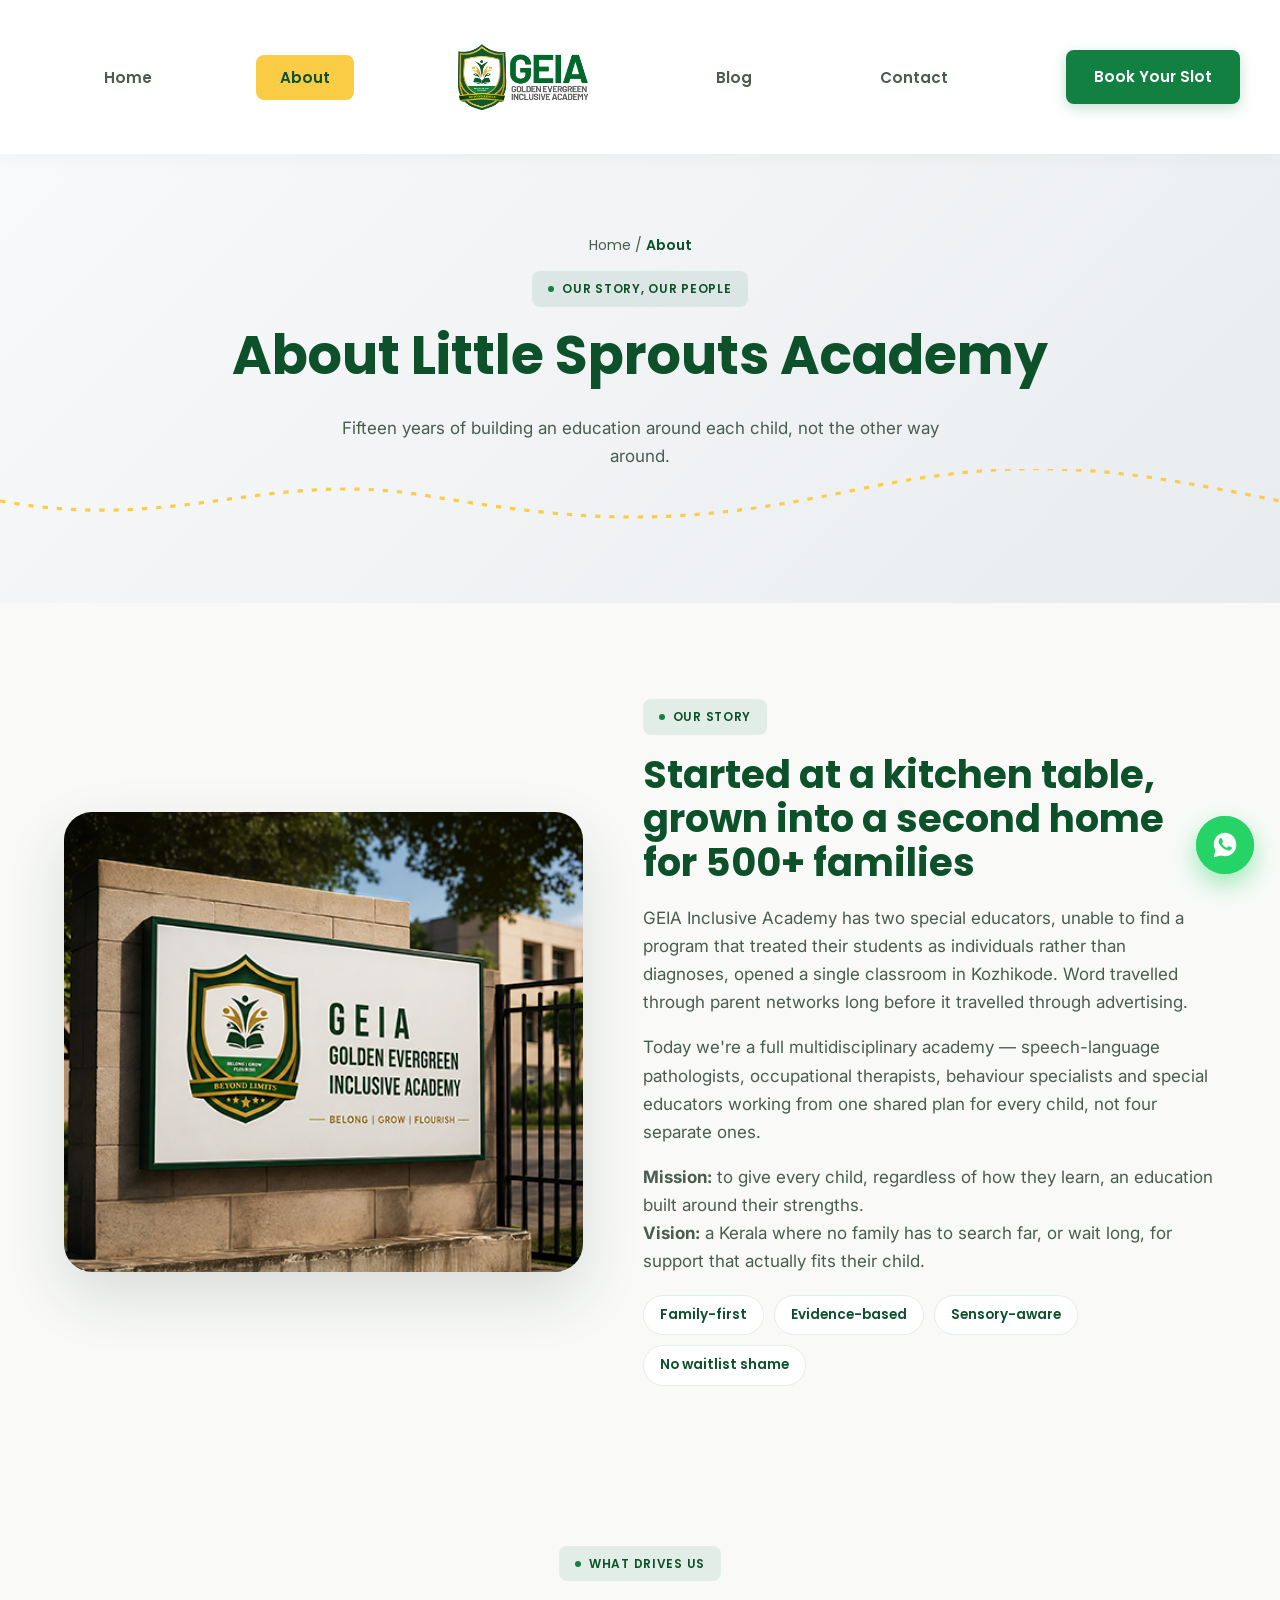
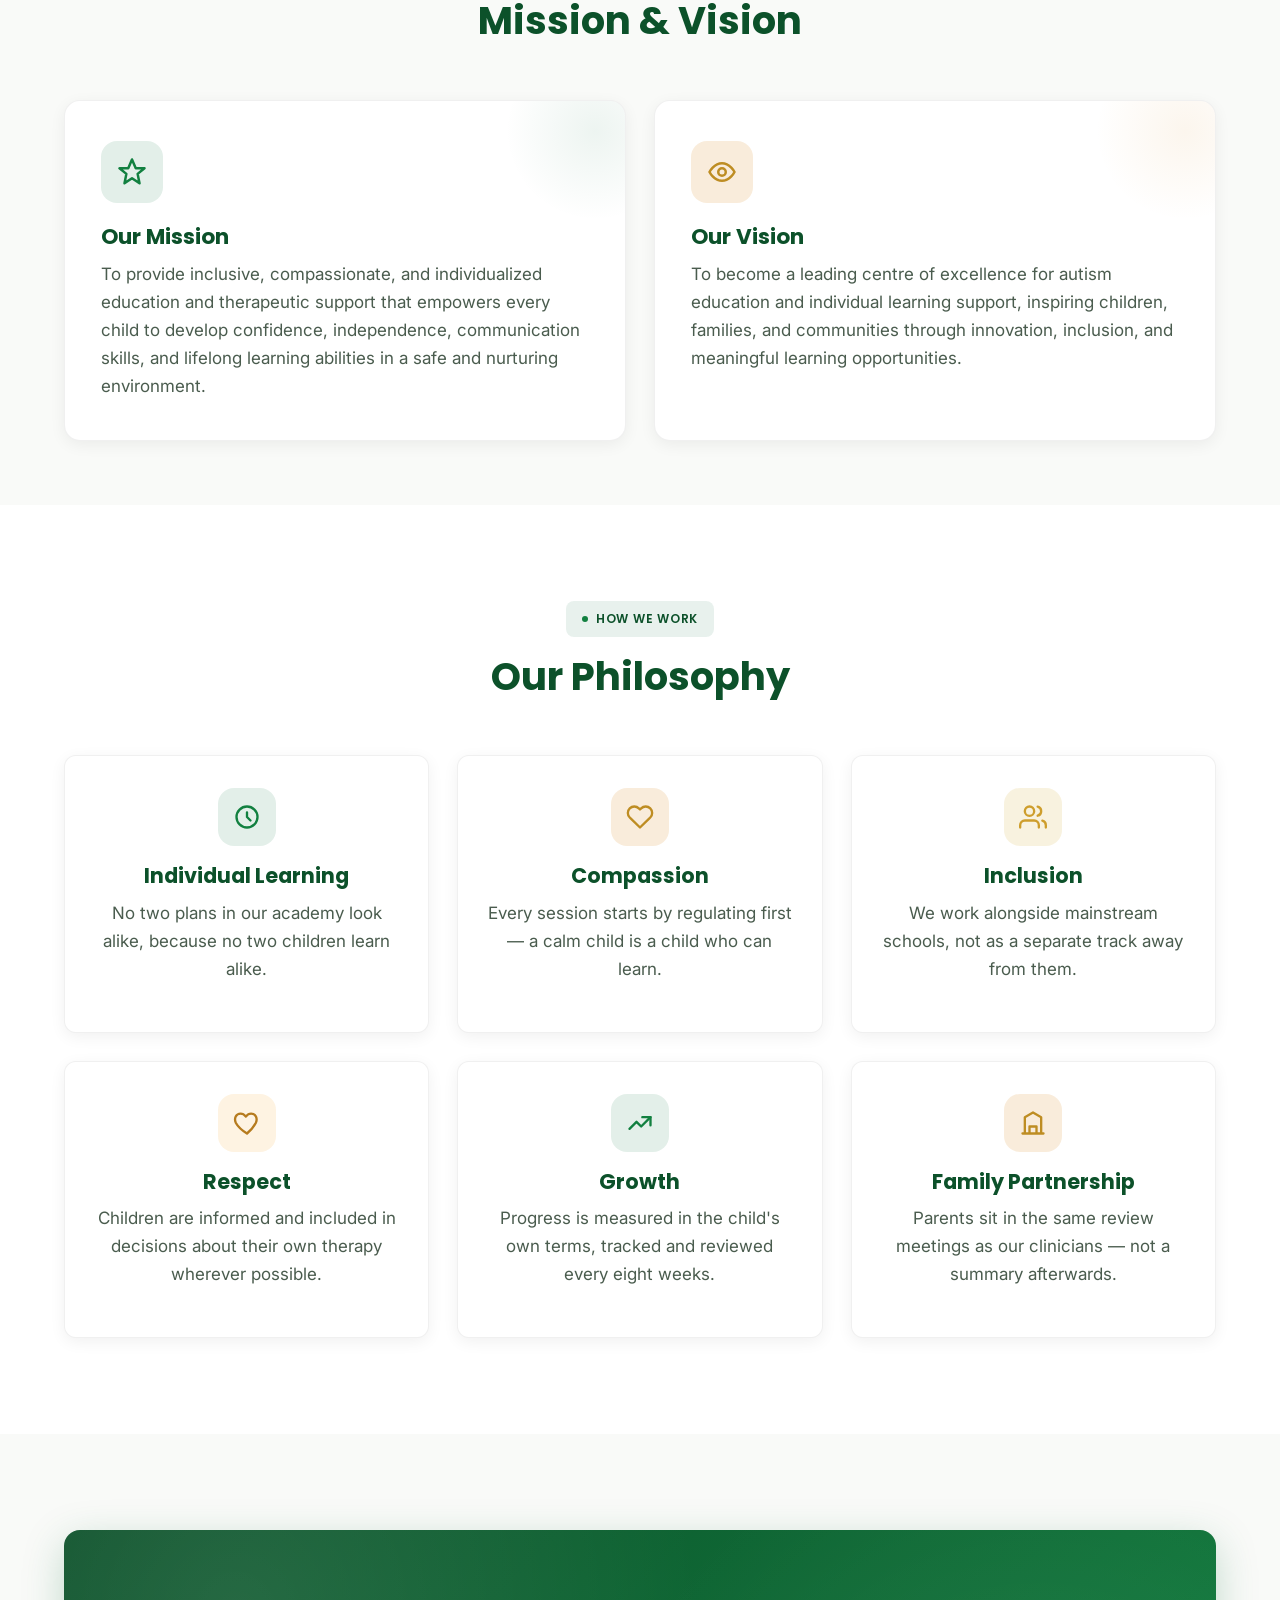
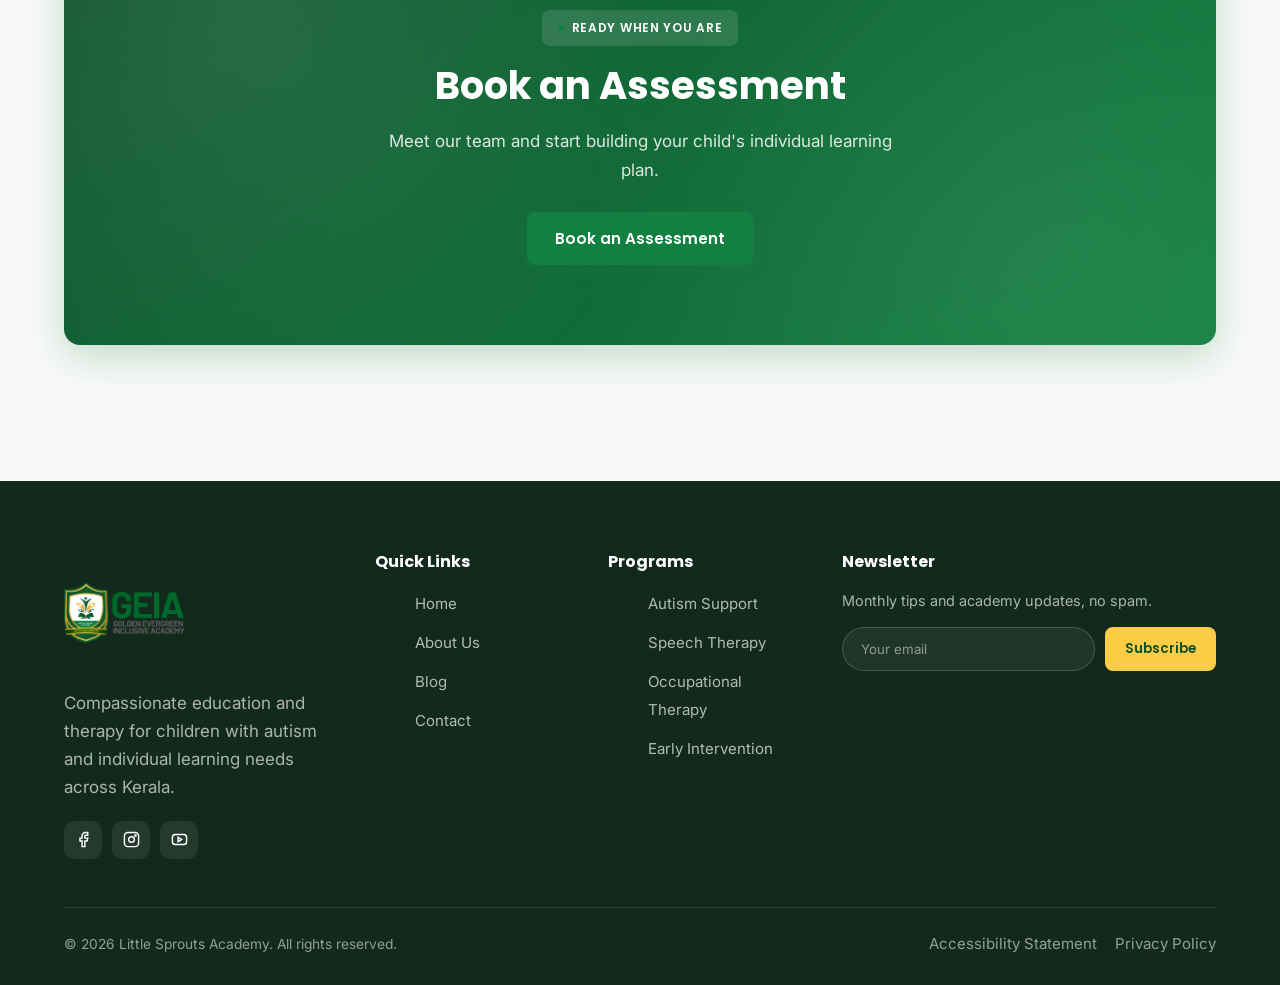
==== commit c2f52235: "secound" ====
--- a/about.html
+++ b/about.html
@@ -49,11 +49,11 @@
   <!-- OUR STORY -->
   <section class="section">
     <div class="container story-grid">
-      <img class="reveal" src="https://images.unsplash.com/photo-1544377193-33dcf4d68fb5?q=80&w=900&auto=format&fit=crop" alt="Founders and staff of the academy standing together outside the learning centre">
+      <img class="reveal" src="./images/img1.png">
       <div class="reveal">
         <span class="eyebrow">Our story</span>
         <h2>Started at a kitchen table, grown into a second home for 500+ families</h2>
-        <p>Little Sprouts began in 2011 when two special educators, unable to find a program that treated their students as individuals rather than diagnoses, opened a single classroom in Kozhikode. Word travelled through parent networks long before it travelled through advertising.</p>
+        <p>GEIA Inclusive Academy has two special educators, unable to find a program that treated their students as individuals rather than diagnoses, opened a single classroom in Kozhikode. Word travelled through parent networks long before it travelled through advertising.</p>
         <p>Today we're a full multidisciplinary academy &mdash; speech-language pathologists, occupational therapists, behaviour specialists and special educators working from one shared plan for every child, not four separate ones.</p>
         <p><strong>Mission:</strong> to give every child, regardless of how they learn, an education built around their strengths.<br>
         <strong>Vision:</strong> a Kerala where no family has to search far, or wait long, for support that actually fits their child.</p>
--- a/style.css
+++ b/style.css
@@ -503,8 +503,8 @@
 .newsletter-row { display: flex; gap: 10px; margin-top: 8px; }
 .newsletter-row input { flex: 1; border-radius: 999px; border: 1px solid rgba(255,255,255,0.18); background: rgba(255,255,255,0.06); color: var(--white); padding: 12px 18px; font-family: var(--font-body); }
 .newsletter-row input::placeholder { color: rgba(255,255,255,0.5); }
-.newsletter-row button { border-radius: 8px; border: none; background: var(--primary); color: #fff; padding: 12px 20px; font-family: var(--font-head); font-weight: 600; cursor: pointer; transition: all 0.3s ease; }
-.newsletter-row button:hover { transform: translateY(-2px); box-shadow: 0 6px 20px rgba(31,122,77,0.3); background: var(--primary-dark); }
+.newsletter-row button { border-radius: 8px; border: none; background: var(--accent); color: var(--primary-dark); padding: 12px 20px; font-family: var(--font-head); font-weight: 600; cursor: pointer; transition: all 0.3s ease; }
+.newsletter-row button:hover { transform: translateY(-2px); box-shadow: 0 6px 20px rgba(251,205,70,0.3); background: var(--accent-dark); }
 .footer-bottom { display: flex; justify-content: space-between; align-items: center; padding-top: 24px; flex-wrap: wrap; gap: 12px; font-size: 0.86rem; color: rgba(255,255,255,0.55); }
 .footer-bottom .legal-links { display: flex; gap: 18px; }
 .footer-bottom a { color: rgba(255,255,255,0.55); }
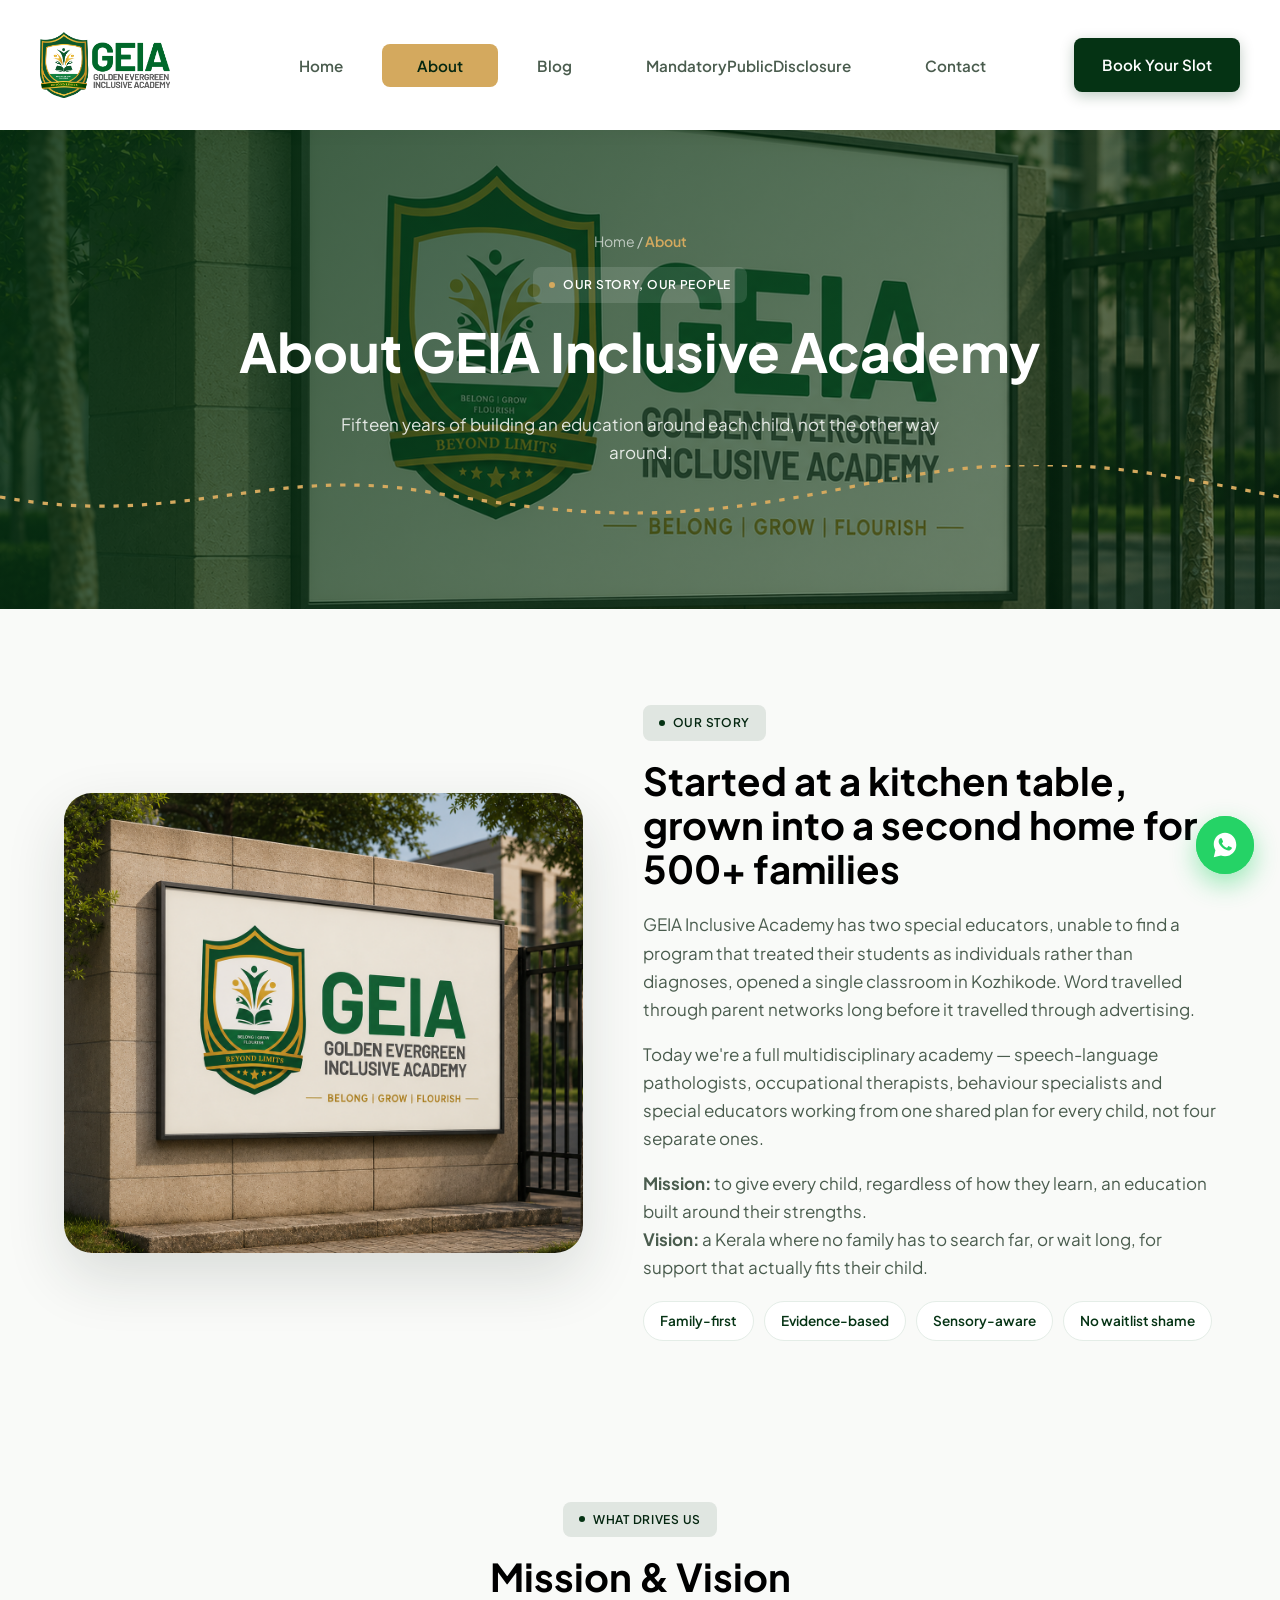
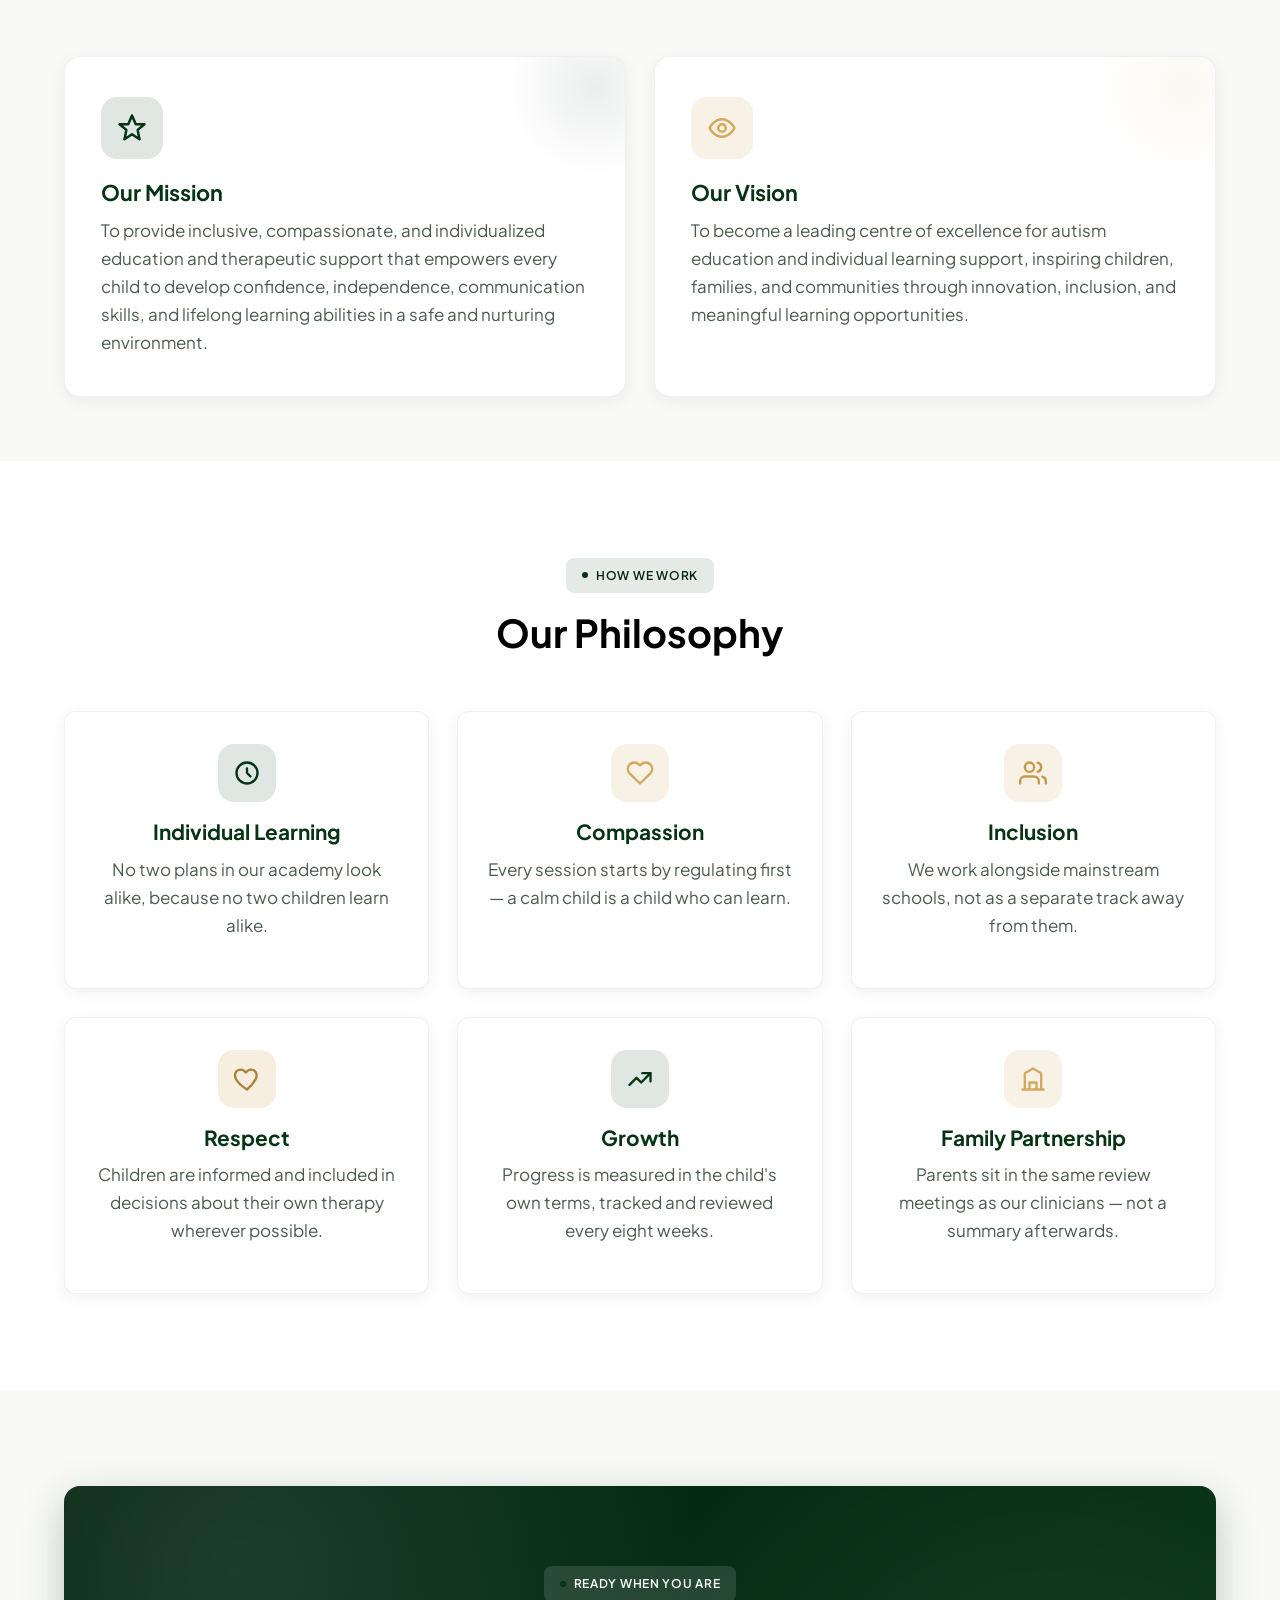
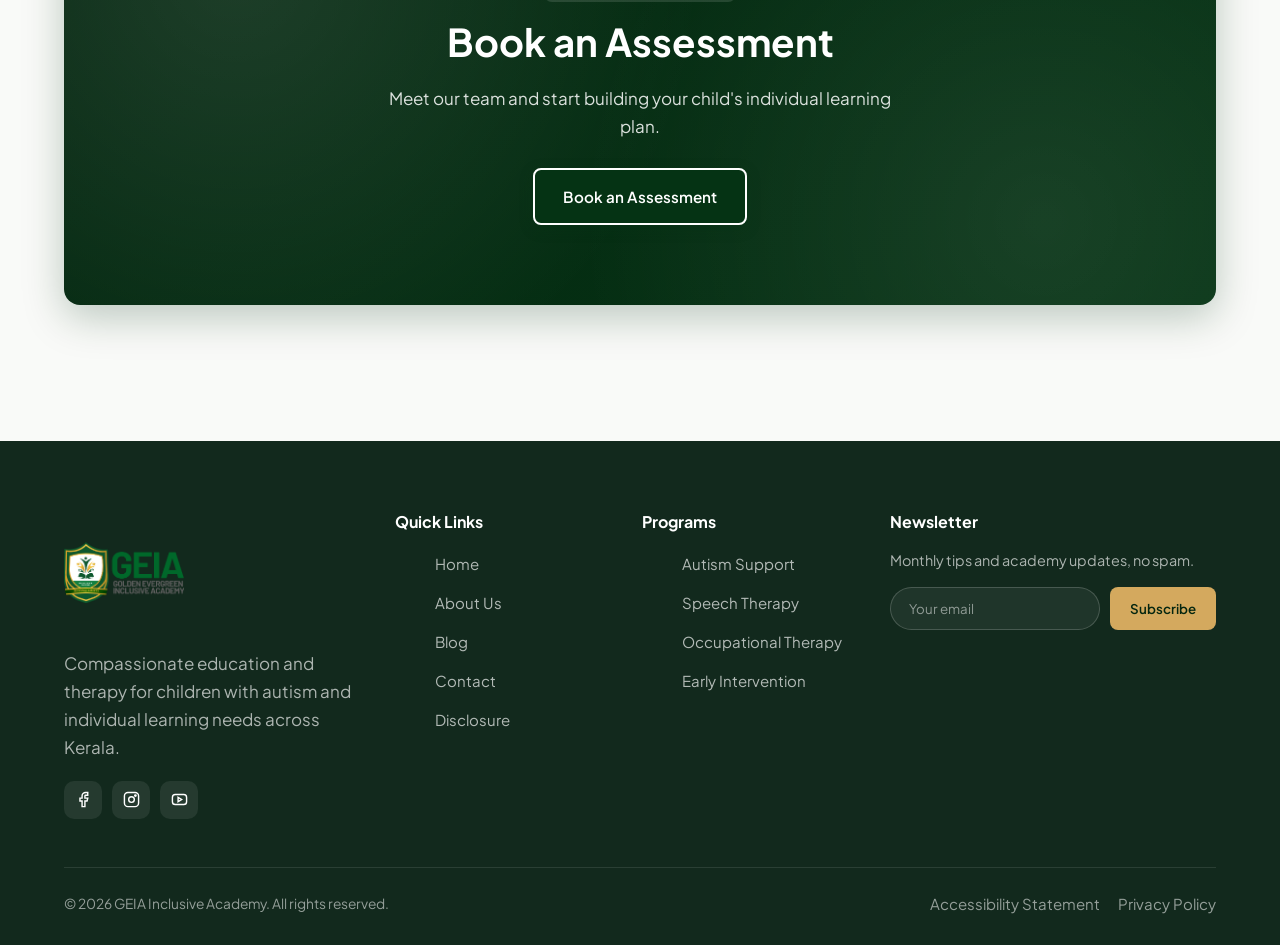
==== commit c10b85ea: "4rd" ====
--- a/about.html
+++ b/about.html
@@ -3,10 +3,11 @@
 <head>
 <meta charset="UTF-8">
 <meta name="viewport" content="width=device-width, initial-scale=1.0">
-<title>About Us | Little Sprouts Academy</title>
-<meta name="description" content="Meet the specialists and story behind Little Sprouts Academy, a learning home for children with autism and individual learning needs.">
+<title>About Us | GEIA Inclusive Academy</title>
+<meta name="description" content="Meet the specialists and story behind GEIA Inclusive Academy, a learning home for children with autism and individual learning needs.">
+<link rel="icon" type="image/png" href="images/geia logo.png">
 <link rel="preconnect" href="https://fonts.googleapis.com">
-<link href="https://fonts.googleapis.com/css2?family=Poppins:wght@500;600;700&family=Inter:wght@400;500;600&display=swap" rel="stylesheet">
+<link href="https://fonts.googleapis.com/css2?family=Plus+Jakarta+Sans:wght@400;500;600;700;800&display=swap" rel="stylesheet">
 <link rel="stylesheet" href="style.css">
 </head>
 <body>
@@ -14,35 +15,38 @@
 
 <header class="site-header">
   <nav class="nav" aria-label="Primary">
+    <a href="index.html" class="brand">
+      <span class="brand-mark" aria-hidden="true">
+        <img src="images/geia logo.png" alt="GEIA Inclusive Academy logo" style="width:130px; height:130px; object-fit:contain;">
+      </span>
+    </a>
     <ul class="nav-links">
       <li><a href="index.html">Home</a></li>
       <li><a href="about.html">About</a></li>
-      <li><a href="index.html" class="brand">
-        <span class="brand-mark" aria-hidden="true">
-          <img src="images/geia logo.png" alt="Little Sprouts Academy logo" style="width:130px; height:130px; object-fit:contain;">
-        </span>
-      </a></li>
       <li><a href="blog.html">Blog</a></li>
+       <li><a href="disclosure.html">MandatoryPublicDisclosure</a></li>
       <li><a href="contact.html">Contact</a></li>
+      
     </ul>
     <div class="nav-actions">
       <a href="contact.html" class="btn btn-gold">Book Your Slot</a>
       <button class="nav-toggle" aria-label="Toggle menu" aria-expanded="false"><span></span></button>
     </div>
   </nav>
+  <div class="nav-overlay"></div>
 </header>
 
 <main id="main">
 
-  <section class="page-hero">
+  <section class="page-hero" style="background-image: url('images/img1.png');">
     <div class="container">
       <div class="breadcrumb"><a href="index.html">Home</a> / <span>About</span></div>
       <span class="eyebrow">Our story, our people</span>
-      <h1>About Little Sprouts Academy</h1>
+      <h1>About GEIA Inclusive Academy</h1>
       <p class="lead" style="max-width:640px; margin:0 auto;">Fifteen years of building an education around each child, not the other way around.</p>
     </div>
     <svg class="growth-path" viewBox="0 0 1440 60" preserveAspectRatio="none" aria-hidden="true">
-      <path d="M0,30 C 200,60 300,0 480,25 S 760,55 960,20 S 1260,0 1440,30" fill="none" stroke="#F8C471" stroke-width="3"/>
+      <path d="M0,30 C 200,60 300,0 480,25 S 760,55 960,20 S 1260,0 1440,30" fill="none" stroke="#d4a95e" stroke-width="3"/>
     </svg>
   </section>
 
@@ -142,7 +146,7 @@
         <h2>Book an Assessment</h2>
         <p>Meet our team and start building your child's individual learning plan.</p>
         <div class="cta-actions">
-          <a href="contact.html" class="btn btn-gold">Book an Assessment</a>
+          <a href="contact.html" class="btn btn-gold" style="border:2px solid #fff;">Book an Assessment</a>
         </div>
       </div>
     </div>
@@ -156,7 +160,7 @@
       <div class="footer-brand">
         <a href="index.html" class="brand" style="color:#fff;">
           <span class="brand-mark" aria-hidden="true" style="width:120px; height:120px; border-radius:24px;">
-            <img src="images/geia logo.png" alt="Little Sprouts Academy logo" style="width:120px; height:120px; object-fit:contain;">
+            <img src="images/geia logo.png" alt="GEIA Inclusive Academy logo" style="width:120px; height:120px; object-fit:contain;">
           </span>
         </a>
         <p>Compassionate education and therapy for children with autism and individual learning needs across Kerala.</p>
@@ -173,6 +177,7 @@
           <li><a href="about.html">About Us</a></li>
           <li><a href="blog.html">Blog</a></li>
           <li><a href="contact.html">Contact</a></li>
+          <li><a href="disclosure.html">Disclosure</a></li>
         </ul>
       </div>
       <div>
@@ -195,7 +200,7 @@
       </div>
     </div>
     <div class="footer-bottom">
-      <span>&copy; 2026 Little Sprouts Academy. All rights reserved.</span>
+      <span>&copy; 2026 GEIA Inclusive Academy. All rights reserved.</span>
       <div class="legal-links">
         <a href="#">Accessibility Statement</a>
         <a href="#">Privacy Policy</a>
--- a/style.css
+++ b/style.css
@@ -9,22 +9,22 @@
 
 :root {
   /* Color tokens — Green & Gold */
-  --primary: #128040;
-  --primary-dark: #0C512A;
-  --secondary: #128040;
-  --accent: #FBCD46;
-  --accent-dark: #CE9E2C;
-  --highlight: #BE8D23;
-  --coral: #BE8D23;
+  --primary: #053314;
+  --primary-dark: #042610;
+  --secondary: #053314;
+  --accent: #d4a95e;
+  --accent-dark: #c49a4a;
+  --highlight: #d4a95e;
+  --coral: #d4a95e;
   --bg: #F9FAF8;
   --white: #FFFFFF;
-  --ink: #0C512A;
+  --ink: #053314;
   --ink-soft: #4A5C4E;
   --line: #E4EDE7;
 
   /* Gradients */
   --grad-sky: linear-gradient(135deg, #FDF6EC 0%, #F9FAF8 55%, #EAF7F0 100%);
-  --grad-hero: linear-gradient(120deg, rgba(212,175,55,0.15), rgba(31,122,77,0.10) 45%, rgba(248,196,113,0.12));
+  --grad-hero: linear-gradient(120deg, rgba(212,169,94,0.15), rgba(5,51,20,0.10) 45%, rgba(212,169,94,0.12));
   --grad-primary: linear-gradient(120deg, var(--accent), var(--highlight));
   --grad-gold: linear-gradient(135deg, var(--accent-dark), var(--accent) 45%, var(--highlight));
   --grad-warm: linear-gradient(120deg, var(--accent-dark), var(--accent));
@@ -38,8 +38,8 @@
   --shadow-lg: 0 24px 60px rgba(28, 43, 34, 0.14);
 
   /* Type */
-  --font-head: 'Poppins', sans-serif;
-  --font-body: 'Inter', sans-serif;
+  --font-head: 'Plus Jakarta Sans', sans-serif;
+  --font-body: 'Plus Jakarta Sans', sans-serif;
 
   --container: 1200px;
 }
@@ -67,7 +67,14 @@
   -webkit-font-smoothing: antialiased;
 }
 
-h1, h2, h3, h4, .font-head {
+h1, h2, .font-head {
+  font-family: var(--font-head);
+  color: #000;
+  line-height: 1.15;
+  margin: 0 0 0.5em;
+  font-weight: 700;
+}
+h3, h4 {
   font-family: var(--font-head);
   color: var(--ink);
   line-height: 1.15;
@@ -101,7 +108,7 @@
   letter-spacing: 0.06em;
   text-transform: uppercase;
   color: var(--primary-dark);
-  background: rgba(31,122,77,0.1);
+  background: rgba(5,51,20,0.1);
   padding: 8px 16px;
   border-radius: 8px;
   margin-bottom: 18px;
@@ -137,15 +144,15 @@
 .btn-gold {
   background: var(--primary);
   color: #fff;
-  box-shadow: 0 4px 14px rgba(31,122,77,0.25);
-}
-.btn-gold:hover { transform: translateY(-2px); box-shadow: 0 6px 20px rgba(251,205,70,0.35); background: var(--accent); color: #0C512A; }
+  box-shadow: 0 4px 14px rgba(5,51,20,0.25);
+}
+.btn-gold:hover { transform: translateY(-2px); box-shadow: 0 6px 20px rgba(212,169,94,0.35); background: var(--accent); color: #053314; }
 .btn-gold-outline-light {
   background: rgba(255,255,255,0.12);
   color: #fff;
   border: 2px solid rgba(255,255,255,0.3);
 }
-.btn-gold-outline-light:hover { background: var(--accent); color: #0C512A; border-color: var(--accent); }
+.btn-gold-outline-light:hover { background: var(--accent); color: #053314; border-color: var(--accent); }
 .btn-gold-outline {
   background: transparent;
   color: var(--primary-dark);
@@ -156,6 +163,21 @@
 .btn:focus-visible, a:focus-visible, input:focus-visible, textarea:focus-visible, select:focus-visible, button:focus-visible {
   outline: 3px solid var(--primary);
   outline-offset: 3px;
+}
+
+/* ---------- Nav overlay ---------- */
+.nav-overlay {
+  position: fixed;
+  inset: 0;
+  background: rgba(0,0,0,0.4);
+  z-index: 250;
+  opacity: 0;
+  pointer-events: none;
+  transition: opacity 0.3s ease;
+}
+.nav-overlay.show {
+  opacity: 1;
+  pointer-events: auto;
 }
 
 /* ---------- Header / Nav ---------- */
@@ -201,13 +223,13 @@
 .nav-links {
   display: flex;
   align-items: center;
-  gap: 80px;
+  gap: 4px;
 }
 .nav-links a {
   font-family: var(--font-head);
   font-weight: 600;
   font-size: 0.95rem;
-  padding: 12px 24px;
+  padding: 12px 35px;
   border-radius: 8px;
   color: var(--ink-soft);
   transition: background 0.2s, color 0.2s;
@@ -242,9 +264,27 @@
 /* ---------- Hero ---------- */
 .hero {
   position: relative;
-  overflow-x: hidden;
-  padding: 100px 0 110px;
-  background: rgba(255,255,255,0.95);
+  overflow: hidden;
+  padding: 140px 0 120px;
+  min-height: 85vh;
+  display: flex;
+  align-items: center;
+}
+.hero-video-bg {
+  position: absolute;
+  inset: 0;
+  z-index: 0;
+}
+.hero-video-bg video {
+  width: 100%;
+  height: 100%;
+  object-fit: cover;
+}
+.hero-video-overlay {
+  position: absolute;
+  inset: 0;
+  background: linear-gradient(135deg, rgba(5,51,20,0.75) 0%, rgba(5,51,20,0.45) 50%, rgba(5,51,20,0.7) 100%);
+  box-shadow: inset 0 0 100px rgba(5,51,20,0.5);
 }
 .hero::after {
   content: '';
@@ -255,36 +295,27 @@
   pointer-events: none;
   z-index: 1;
 }
-.hero-blobs { position: absolute; inset: 0; z-index: 0; pointer-events: none; overflow: hidden; }
-.blob {
-  position: absolute;
-  border-radius: 50%;
-  filter: blur(3px);
-  opacity: 0.5;
-  animation: float 9s ease-in-out infinite;
-}
-.blob.b1 { width: 280px; height: 280px; background: var(--accent); top: 5%; left: -3%; animation-delay: 0s; }
-.blob.b2 { width: 180px; height: 180px; background: var(--highlight); top: 60%; left: 8%; animation-delay: 1.4s; }
-.blob.b3 { width: 300px; height: 300px; background: var(--secondary); top: 3%; right: -2%; animation-delay: 0.8s; }
-.blob.b4 { width: 160px; height: 160px; background: var(--coral); bottom: 5%; right: 10%; animation-delay: 2.2s; }
-@keyframes float {
-  0%, 100% { transform: translateY(0) translateX(0) scale(1); }
-  50% { transform: translateY(-22px) translateX(10px) scale(1.05); }
-}
-
-.hero-grid {
+.hero-content {
   position: relative;
   z-index: 2;
-  display: grid;
-  grid-template-columns: 1.05fr 0.95fr;
-  gap: 56px;
-  align-items: center;
-}
-.hero-copy h1 { color: #000; }
-.hero-copy h1 .text-gold { color: var(--primary-dark); }
-.hero-copy h1 .text-green { color: #fbcd46; }
-.hero-copy p.lead { font-size: 1.15rem; max-width: 520px; }
+  max-width: 800px;
+  margin-left: 54px;
+}
+.hero-content .hero-copy h1 { color: #fff; text-shadow: 0 2px 30px rgba(0,0,0,0.3); }
+.hero-content .hero-copy h1 .text-gold { color: #d4a95e; }
+.hero-content .hero-copy h1 .text-green { color: #d4a95e; }
+.hero-content .hero-copy p.lead { font-size: 1.2rem; max-width: 620px; color: rgba(255,255,255,0.9); }
 .hero-actions { display: flex; gap: 16px; flex-wrap: wrap; margin-top: 30px; }
+.hero-content .eyebrow { background: rgba(212,169,94,0.2); color:white; }
+.hero-content .eyebrow::before { background: var(--accent); }
+.hero-content .trust-badge { background: rgba(255,255,255,0.12); backdrop-filter: blur(12px); border-color: rgba(255,255,255,0.15); }
+.hero-content .trust-badge:hover { border-color: var(--accent); }
+.hero-content .trust-badge .label { color: #fff; }
+.hero-content .trust-badge .badge-icon { background: rgba(255,255,255,0.15); color: var(--accent); }
+.hero-content .btn-gold-outline { color:  #fff; border-color: rgba(255,255,255,0.5); }
+.hero-content .btn-gold-outline:hover { color: #fff; }
+.hero-content .btn-gold { background: var(--accent); color: var(--primary); box-shadow: 0 4px 20px rgba(212,169,94,0.3); }
+.hero-content .btn-gold:hover { background: var(--accent-dark); color: var(--primary); }
 
 /* ---------- Trust badges (premium hero) ---------- */
 .trust-badges {
@@ -306,7 +337,7 @@
   box-shadow: 0 4px 16px rgba(0,0,0,0.06);
   transition: all 0.3s ease;
 }
-.trust-badge:hover { transform: translateY(-3px); box-shadow: 0 8px 24px rgba(0,0,0,0.1); border-color: rgba(31,122,77,0.3); }
+.trust-badge:hover { transform: translateY(-3px); box-shadow: 0 8px 24px rgba(0,0,0,0.1); border-color: rgba(5,51,20,0.3); }
 .trust-badge .badge-icon {
   width: 36px; height: 36px;
   border-radius: 10px;
@@ -316,70 +347,27 @@
 .trust-badge .badge-icon svg { width: 18px; height: 18px; }
 .trust-badge span.label { font-family: var(--font-head); font-weight: 600; font-size: 0.82rem; color: var(--ink); line-height: 1.25; }
 
-.hero-visual { position: relative; }
-.hero-card {
-  border-radius: var(--r-lg);
-  overflow: hidden;
-  box-shadow: 0 24px 60px rgba(31,122,77,0.18);
-  position: relative;
-}
-.hero-card img { width: 100%; height: 460px; object-fit: cover; }
-.floating-chip {
-  position: absolute;
-  background: rgba(255,255,255,0.9);
-  backdrop-filter: blur(12px);
-  border-radius: var(--r-sm);
-  padding: 12px 16px;
-  box-shadow: 0 8px 24px rgba(28,43,34,0.10);
-  display: flex;
-  align-items: center;
-  gap: 10px;
-  font-family: var(--font-head);
-  font-weight: 600;
-  font-size: 0.82rem;
-  border: 1px solid rgba(212,175,55,0.15);
-}
-.floating-chip.chip-1 { top: -20px; left: -20px; }
-.floating-chip.chip-2 { bottom: -20px; right: -16px; }
-
-.hero-card-sub {
-  position: absolute;
-  width: 44%;
-  bottom: -32px;
-  left: -28px;
-  border-radius: var(--r-md);
-  overflow: hidden;
-  box-shadow: 0 16px 40px rgba(28,43,34,0.15);
-  border: 4px solid var(--white);
-  z-index: 2;
-}
-.hero-card-sub img { width: 100%; height: 150px; object-fit: cover; }
-.chip-icon {
-  width: 34px; height: 34px;
-  border-radius: 10px;
-  display: flex; align-items: center; justify-content: center;
-  flex-shrink: 0;
-}
+/* ---------- Hero video background ---------- */
 
 /* ---------- Growth Path divider (signature) ---------- */
 .growth-path { display: block; width: 100%; height: 64px; margin-top: -1px; }
 .growth-path path { stroke-dasharray: 6 10; stroke: var(--accent) !important; }
 
 /* ---------- Cards / Services ---------- */
-.grid-2 { display: grid; grid-template-columns: 1fr 1fr; gap: 32px; }
+.grid-2, .blog-grid { display: grid; grid-template-columns: 1fr 1fr; gap: 32px; }
 .grid-3 { display: grid; grid-template-columns: repeat(3, 1fr); gap: 28px; }
 .grid-4 { display: grid; grid-template-columns: repeat(4, 1fr); gap: 24px; }
 
 .service-card {
-  background: var(--white);
+  background: rgba(5,51,20,0.03);
   border-radius: 12px;
   padding: 32px 24px;
   box-shadow: 0 4px 16px rgba(0,0,0,0.06);
-  border: 1px solid rgba(0,0,0,0.06);
+  border: 1px solid rgba(5,51,20,0.08);
   transition: all 0.3s ease;
   position: relative;
 }
-.service-card:hover { transform: translateY(-6px); box-shadow: 0 8px 24px rgba(0,0,0,0.1); border-color: rgba(31,122,77,0.2); }
+.service-card:hover { transform: translateY(-6px); box-shadow: 0 8px 24px rgba(0,0,0,0.1); border-color: rgba(5,51,20,0.2); }
 .service-icon {
   width: 58px; height: 58px;
   border-radius: 16px;
@@ -387,17 +375,17 @@
   margin-bottom: 20px;
 }
 .service-icon svg { width: 28px; height: 28px; }
-.service-card h3 { margin-bottom: 10px; }
+.service-card h3 { margin-bottom: 10px; color: var(--ink); }
 .service-card p { font-size: 0.96rem; margin-bottom: 18px; }
-.card-link { font-family: var(--font-head); font-weight: 600; font-size: 0.9rem; color: var(--primary-dark); display: inline-flex; align-items: center; gap: 6px; }
+.card-link { font-family: var(--font-head); font-weight: 600; font-size: 0.9rem; color: var(--accent); display: inline-flex; align-items: center; gap: 6px; }
 .card-link svg { width: 16px; height: 16px; transition: transform 0.2s; }
 .service-card:hover .card-link svg { transform: translateX(4px); }
 
 /* palette rotation for icons */
-.tone-blue { background: rgba(31,122,77,0.12); color: var(--primary); }
-.tone-green { background: rgba(212,175,55,0.16); color: var(--accent-dark); }
-.tone-gold { background: rgba(248,196,113,0.20); color: #B67B1E; }
-.tone-coral { background: rgba(217,140,34,0.16); color: var(--coral); }
+.tone-blue { background: rgba(5,51,20,0.12); color: var(--primary); }
+.tone-green { background: rgba(212,169,94,0.16); color: var(--accent-dark); }
+.tone-gold { background: rgba(212,169,94,0.20); color: #a88438; }
+.tone-coral { background: rgba(212,169,94,0.16); color: var(--coral); }
 
 /* ---------- About preview ---------- */
 .about-preview { display: grid; grid-template-columns: 0.9fr 1.1fr; gap: 60px; align-items: center; }
@@ -414,7 +402,7 @@
   gap: 24px;
   text-align: center;
   color: var(--white);
-  box-shadow: 0 12px 40px rgba(31,122,77,0.2);
+  box-shadow: 0 12px 40px rgba(5,51,20,0.2);
 }
 .stat-num { font-family: var(--font-head); font-size: 2.6rem; font-weight: 700; display: block; }
 .stat-label { font-size: 0.92rem; opacity: 0.92; }
@@ -461,7 +449,7 @@
 .blog-card:hover .thumb img { transform: scale(1.06); }
 .blog-body { padding: 24px; }
 .blog-meta { display: flex; gap: 14px; font-size: 0.8rem; color: var(--ink-soft); font-family: var(--font-head); font-weight: 500; margin-bottom: 12px; }
-.blog-meta .cat { color: var(--primary-dark); background: rgba(31,122,77,0.1); padding: 4px 12px; border-radius: 6px; }
+.blog-meta .cat { color: var(--primary-dark); background: rgba(5,51,20,0.1); padding: 4px 12px; border-radius: 6px; }
 .blog-body h3 { font-size: 1.15rem; }
 
 /* ---------- CTA band ---------- */
@@ -473,7 +461,7 @@
   text-align: center;
   background: linear-gradient(135deg, var(--primary-dark) 0%, var(--primary) 100%);
   color: var(--white);
-  box-shadow: 0 12px 40px rgba(31,122,77,0.25);
+  box-shadow: 0 12px 40px rgba(5,51,20,0.25);
 }
 .cta-band::before {
   content: '';
@@ -504,7 +492,7 @@
 .newsletter-row input { flex: 1; border-radius: 999px; border: 1px solid rgba(255,255,255,0.18); background: rgba(255,255,255,0.06); color: var(--white); padding: 12px 18px; font-family: var(--font-body); }
 .newsletter-row input::placeholder { color: rgba(255,255,255,0.5); }
 .newsletter-row button { border-radius: 8px; border: none; background: var(--accent); color: var(--primary-dark); padding: 12px 20px; font-family: var(--font-head); font-weight: 600; cursor: pointer; transition: all 0.3s ease; }
-.newsletter-row button:hover { transform: translateY(-2px); box-shadow: 0 6px 20px rgba(251,205,70,0.3); background: var(--accent-dark); }
+.newsletter-row button:hover { transform: translateY(-2px); box-shadow: 0 6px 20px rgba(212,169,94,0.3); background: var(--accent-dark); }
 .footer-bottom { display: flex; justify-content: space-between; align-items: center; padding-top: 24px; flex-wrap: wrap; gap: 12px; font-size: 0.86rem; color: rgba(255,255,255,0.55); }
 .footer-bottom .legal-links { display: flex; gap: 18px; }
 .footer-bottom a { color: rgba(255,255,255,0.55); }
@@ -519,7 +507,7 @@
   background: var(--primary);
   color: #fff;
   display: flex; align-items: center; justify-content: center;
-  box-shadow: 0 4px 16px rgba(31,122,77,0.3);
+  box-shadow: 0 4px 16px rgba(5,51,20,0.3);
   border: none;
   opacity: 0; visibility: hidden; transform: translateY(12px);
   transition: all 0.3s ease;
@@ -600,12 +588,28 @@
 
 /* ---------- Page hero (inner pages) ---------- */
 .page-hero {
-  background: linear-gradient(135deg, #f8f9fa 0%, #e9ecef 100%);
-  padding: 80px 0 70px;
+  padding: 100px 0 80px;
   text-align: center;
   position: relative;
   overflow: hidden;
-}
+  background-size: cover;
+  background-position: center;
+  background-repeat: no-repeat;
+}
+.page-hero::before {
+  content: '';
+  position: absolute;
+  inset: 0;
+  background: linear-gradient(135deg, rgba(5,51,20,0.8) 0%, rgba(5,51,20,0.5) 100%);
+  z-index: 0;
+}
+.page-hero > * { position: relative; z-index: 1; }
+.page-hero h1 { color: #fff; }
+.page-hero .lead { color: rgba(255,255,255,0.85); }
+.page-hero .breadcrumb { color: rgba(255,255,255,0.65); }
+.page-hero .breadcrumb span { color: var(--accent); }
+.page-hero .eyebrow { background: rgba(255,255,255,0.12); color: #fff; }
+.page-hero .eyebrow::before { background: var(--accent); }
 .breadcrumb { font-family: var(--font-head); font-size: 0.88rem; color: var(--ink-soft); margin-bottom: 14px; }
 .breadcrumb span { color: var(--primary-dark); font-weight: 600; }
 
@@ -630,8 +634,8 @@
   right: -60px; top: -60px;
   opacity: 0.5;
 }
-.mv-card.mission::after { background: radial-gradient(circle, rgba(31,122,77,0.16), transparent 70%); }
-.mv-card.vision::after { background: radial-gradient(circle, rgba(217,140,34,0.16), transparent 70%); }
+.mv-card.mission::after { background: radial-gradient(circle, rgba(5,51,20,0.16), transparent 70%); }
+.mv-card.vision::after { background: radial-gradient(circle, rgba(212,169,94,0.16), transparent 70%); }
 .mv-card .service-icon { position: relative; z-index: 1; margin-bottom: 22px; width: 62px; height: 62px; }
 .mv-card .service-icon svg { width: 30px; height: 30px; }
 .mv-card h3 { position: relative; z-index: 1; font-size: 1.35rem; }
@@ -684,7 +688,7 @@
 /* ---------- Blog page ---------- */
 .blog-toolbar { display: flex; justify-content: space-between; align-items: center; gap: 20px; margin-bottom: 44px; flex-wrap: wrap; }
 .search-box { display: flex; align-items: center; gap: 10px; background: var(--white); border: 1px solid rgba(0,0,0,0.1); border-radius: 12px; padding: 14px 20px; min-width: 300px; box-shadow: 0 4px 16px rgba(0,0,0,0.06); transition: all 0.3s ease; }
-.search-box:focus-within { border-color: var(--primary); box-shadow: 0 4px 20px rgba(31,122,77,0.15); }
+.search-box:focus-within { border-color: var(--primary); box-shadow: 0 4px 20px rgba(5,51,20,0.15); }
 .search-box input { border: none; outline: none; flex: 1; font-family: var(--font-body); background: transparent; }
 .search-box svg { width: 18px; height: 18px; color: var(--ink-soft); }
 .chip-filters { display: flex; gap: 10px; flex-wrap: wrap; }
@@ -699,7 +703,8 @@
 .blog-layout { display: grid; grid-template-columns: 2fr 1fr; gap: 48px; align-items: start; }
 .sidebar-block { background: var(--white); border-radius: 12px; padding: 28px; box-shadow: 0 4px 16px rgba(0,0,0,0.06); border: 1px solid rgba(0,0,0,0.06); margin-bottom: 26px; }
 .sidebar-block h4 { font-family: var(--font-head); font-size: 1rem; margin-bottom: 18px; color: var(--ink); }
-.mini-post { display: flex; gap: 12px; margin-bottom: 16px; }
+.mini-post { display: flex; gap: 12px; margin-bottom: 16px; text-decoration: none; color: inherit; }
+.mini-post:hover h5 { color: var(--primary); }
 .mini-post img { width: 62px; height: 62px; border-radius: 8px; object-fit: cover; flex-shrink: 0; }
 .mini-post h5 { font-family: var(--font-head); font-size: 0.88rem; font-weight: 600; margin: 0 0 4px; line-height: 1.35; }
 .mini-post span { font-size: 0.76rem; color: var(--ink-soft); }
@@ -711,7 +716,8 @@
 .pagination button { width: 42px; height: 42px; border-radius: 8px; border: 1px solid rgba(0,0,0,0.1); background: var(--white); font-family: var(--font-head); font-weight: 600; transition: all 0.3s ease; }
 .pagination button:hover { border-color: var(--primary); color: var(--primary); }
 .pagination button.active { background: var(--primary); color: #fff; border-color: var(--primary); }
-.pagination button.next { width: auto; padding: 0 18px; }
+.pagination button.next, .pagination button.prev { width: auto; padding: 0 18px; }
+.pagination button:disabled { opacity: 0.4; cursor: not-allowed; }
 
 /* ---------- Contact page ---------- */
 .contact-cards { display: grid; grid-template-columns: repeat(4, 1fr); gap: 22px; }
@@ -736,24 +742,24 @@
   background: var(--bg);
   transition: all 0.3s ease;
 }
-.field input:focus, .field select:focus, .field textarea:focus { border-color: var(--primary); background: var(--white); outline: none; box-shadow: 0 0 0 3px rgba(31,122,77,0.1); }
+.field input:focus, .field select:focus, .field textarea:focus { border-color: var(--primary); background: var(--white); outline: none; box-shadow: 0 0 0 3px rgba(5,51,20,0.1); }
 .field textarea { resize: vertical; min-height: 120px; }
 .form-note { font-size: 0.82rem; color: var(--ink-soft); margin-top: 14px; }
-.form-success { display: none; background: rgba(212,175,55,0.14); border: 1px solid var(--accent); color: var(--accent-dark); border-radius: var(--r-sm); padding: 14px 18px; font-family: var(--font-head); font-weight: 600; font-size: 0.9rem; margin-bottom: 18px; align-items: center; gap: 10px; }
+.form-success { display: none; background: rgba(212,169,94,0.14); border: 1px solid var(--accent); color: var(--accent-dark); border-radius: var(--r-sm); padding: 14px 18px; font-family: var(--font-head); font-weight: 600; font-size: 0.9rem; margin-bottom: 18px; align-items: center; gap: 10px; }
 .form-success.show { display: flex; }
 
 .map-embed { border-radius: 16px; overflow: hidden; box-shadow: 0 8px 32px rgba(0,0,0,0.08); height: 320px; border: 1px solid rgba(0,0,0,0.06); }
 .map-embed iframe { width: 100%; height: 100%; border: 0; }
 
 .faq-item { background: var(--white); border: 1px solid rgba(0,0,0,0.08); border-radius: 10px; margin-bottom: 14px; overflow: hidden; transition: all 0.3s ease; }
-.faq-item:hover { border-color: rgba(31,122,77,0.2); }
+.faq-item:hover { border-color: rgba(5,51,20,0.2); }
 .faq-q { display: flex; justify-content: space-between; align-items: center; padding: 20px 24px; font-family: var(--font-head); font-weight: 600; cursor: pointer; }
 .faq-q svg { width: 18px; height: 18px; flex-shrink: 0; transition: transform 0.25s; color: var(--primary); }
 .faq-item.open .faq-q svg { transform: rotate(45deg); }
 .faq-a { max-height: 0; overflow: hidden; transition: max-height 0.3s ease; }
 .faq-a p { padding: 0 24px 20px; margin: 0; }
 
-.emergency-band { display: flex; align-items: center; gap: 20px; background: rgba(217,140,34,0.08); border: 1px solid rgba(217,140,34,0.25); border-radius: 12px; padding: 26px 30px; }
+.emergency-band { display: flex; align-items: center; gap: 20px; background: rgba(212,169,94,0.08); border: 1px solid rgba(212,169,94,0.25); border-radius: 12px; padding: 26px 30px; }
 .emergency-band .service-icon { flex-shrink: 0; }
 
 /* ---------- Utility ---------- */
@@ -768,8 +774,31 @@
 .sr-only { position: absolute; width: 1px; height: 1px; overflow: hidden; clip: rect(0,0,0,0); }
 
 /* ---------- Reveal on scroll ---------- */
-.reveal { opacity: 0; transform: translateY(24px); transition: opacity 0.7s ease, transform 0.7s ease; }
-.reveal.in { opacity: 1; transform: translateY(0); }
+.reveal { opacity: 0; transition: opacity 0.7s ease, transform 0.7s ease; }
+.reveal-up { transform: translateY(30px); }
+.reveal-down { transform: translateY(-30px); }
+.reveal-scale { transform: scale(0.9); }
+.reveal-left { transform: translateX(-40px); }
+.reveal-right { transform: translateX(40px); }
+.reveal-fade { transform: none; }
+.reveal.in { opacity: 1; transform: translate(0,0) scale(1); }
+
+/* Stagger delays */
+.delay-1 { transition-delay: 0.1s; }
+.delay-2 { transition-delay: 0.2s; }
+.delay-3 { transition-delay: 0.3s; }
+.delay-4 { transition-delay: 0.4s; }
+
+/* Float animation */
+@keyframes float {
+  0%, 100% { transform: translateY(0); }
+  50% { transform: translateY(-10px); }
+}
+.animate-float { animation: float 3s ease-in-out infinite; }
+
+/* Hover lift */
+.hover-lift { transition: transform 0.3s ease, box-shadow 0.3s ease; }
+.hover-lift:hover { transform: translateY(-4px); box-shadow: 0 8px 24px rgba(0,0,0,0.1); }
 
 /* ===========================================================
    Responsive
@@ -779,38 +808,38 @@
   .footer-grid { grid-template-columns: 1fr 1fr; }
   .gallery-grid { grid-template-columns: repeat(3, 1fr); }
   .trust-badges { grid-template-columns: repeat(2, 1fr); }
-  .hero-card img { height: 360px; }
 }
 
 @media (max-width: 960px) {
-  .nav-links { display: none; }
   .nav-toggle { display: flex; }
-  .nav.open .nav-links {
+  .nav-links {
     display: flex;
     flex-direction: column;
-    position: absolute;
-    top: 74px; left: 0; right: 0;
+    position: fixed;
+    top: 0; right: 0;
+    height: 100vh;
+    width: 280px;
     background: var(--white);
-    padding: 16px 24px 24px;
-    box-shadow: 0 8px 32px rgba(0,0,0,0.1);
-    border-radius: 0 0 16px 16px;
-    border: 1px solid rgba(0,0,0,0.08);
+    padding: 80px 24px 24px;
+    box-shadow: -4px 0 24px rgba(0,0,0,0.1);
+    transform: translateX(100%);
+    transition: transform 0.3s ease;
+    z-index: 300;
+    gap: 4px;
   }
-  .nav.open .nav-links a { width: 100%; padding: 14px 16px; color: var(--ink); border-radius: 8px; }
-  .nav.open .nav-links a:hover { background: rgba(31,122,77,0.08); color: var(--primary-dark); }
-  .nav.open .nav-links a:hover, .nav.open .nav-links a.active { background: rgba(255,255,255,0.3); color: var(--primary-dark); box-shadow: none; }
-  .hero-grid, .about-preview, .story-grid, .contact-layout, .blog-layout, .featured-article, .mv-grid { grid-template-columns: 1fr; }
+  .nav.open .nav-links {
+    transform: translateX(0);
+  }
+  .nav-links a { width: 100%; padding: 14px 16px; color: var(--ink); border-radius: 8px; }
+  .nav-links a:hover { background: rgba(5,51,20,0.08); color: var(--primary-dark); }
+  .nav-links a:hover, .nav-links a.active { background: rgba(255,255,255,0.3); color: var(--primary-dark); box-shadow: none; }
+  .nav-links { align-items: stretch; }
+  .about-preview, .story-grid, .contact-layout, .blog-layout, .featured-article, .mv-grid { grid-template-columns: 1fr; }
   .featured-article .thumb { min-height: 240px; }
   .grid-3 { grid-template-columns: repeat(2, 1fr); }
   .stats-band { grid-template-columns: repeat(2, 1fr); }
-  .hero { padding: 56px 0 64px; }
-  .hero-copy { text-align: center; }
-  .hero-copy p.lead { margin: 0 auto; }
-  .hero-actions { justify-content: center; }
-  .hero-visual { max-width: 500px; margin: 40px auto 0; }
-  .floating-chip.chip-1 { top: -16px; left: -12px; }
-  .floating-chip.chip-2 { bottom: -16px; right: -10px; }
-  .hero-card-sub { left: -16px; bottom: -24px; }
+  .hero { padding: 100px 0 80px; min-height: 70vh; }
+  .hero-content .hero-copy p.lead { font-size: 1.1rem; }
 }
 
 @media (max-width: 640px) {
@@ -819,15 +848,7 @@
   .trust-badges { grid-template-columns: 1fr 1fr; gap: 8px; }
   .trust-badge { padding: 10px 12px; }
   .trust-badge span.label { font-size: 0.75rem; }
-  .hero { padding: 40px 0 48px; }
-  .hero-card img { height: 260px; }
-  .hero-card-sub { width: 50%; left: 8px; bottom: -20px; }
-  .hero-card-sub img { height: 90px; }
-  .floating-chip { padding: 10px 12px; font-size: 0.75rem; }
-  .floating-chip.chip-1 { top: -12px; left: -8px; }
-  .floating-chip.chip-2 { bottom: -12px; right: -6px; }
-  .chip-icon { width: 28px; height: 28px; }
-  .chip-icon svg { width: 14px; height: 14px; }
+  .hero { padding: 80px 0 60px; min-height: 60vh; }
   .form-row { grid-template-columns: 1fr; }
   .gallery-grid { grid-template-columns: repeat(2, 1fr); }
   .gallery-grid .big { grid-column: span 2; grid-row: span 1; height: 200px; }
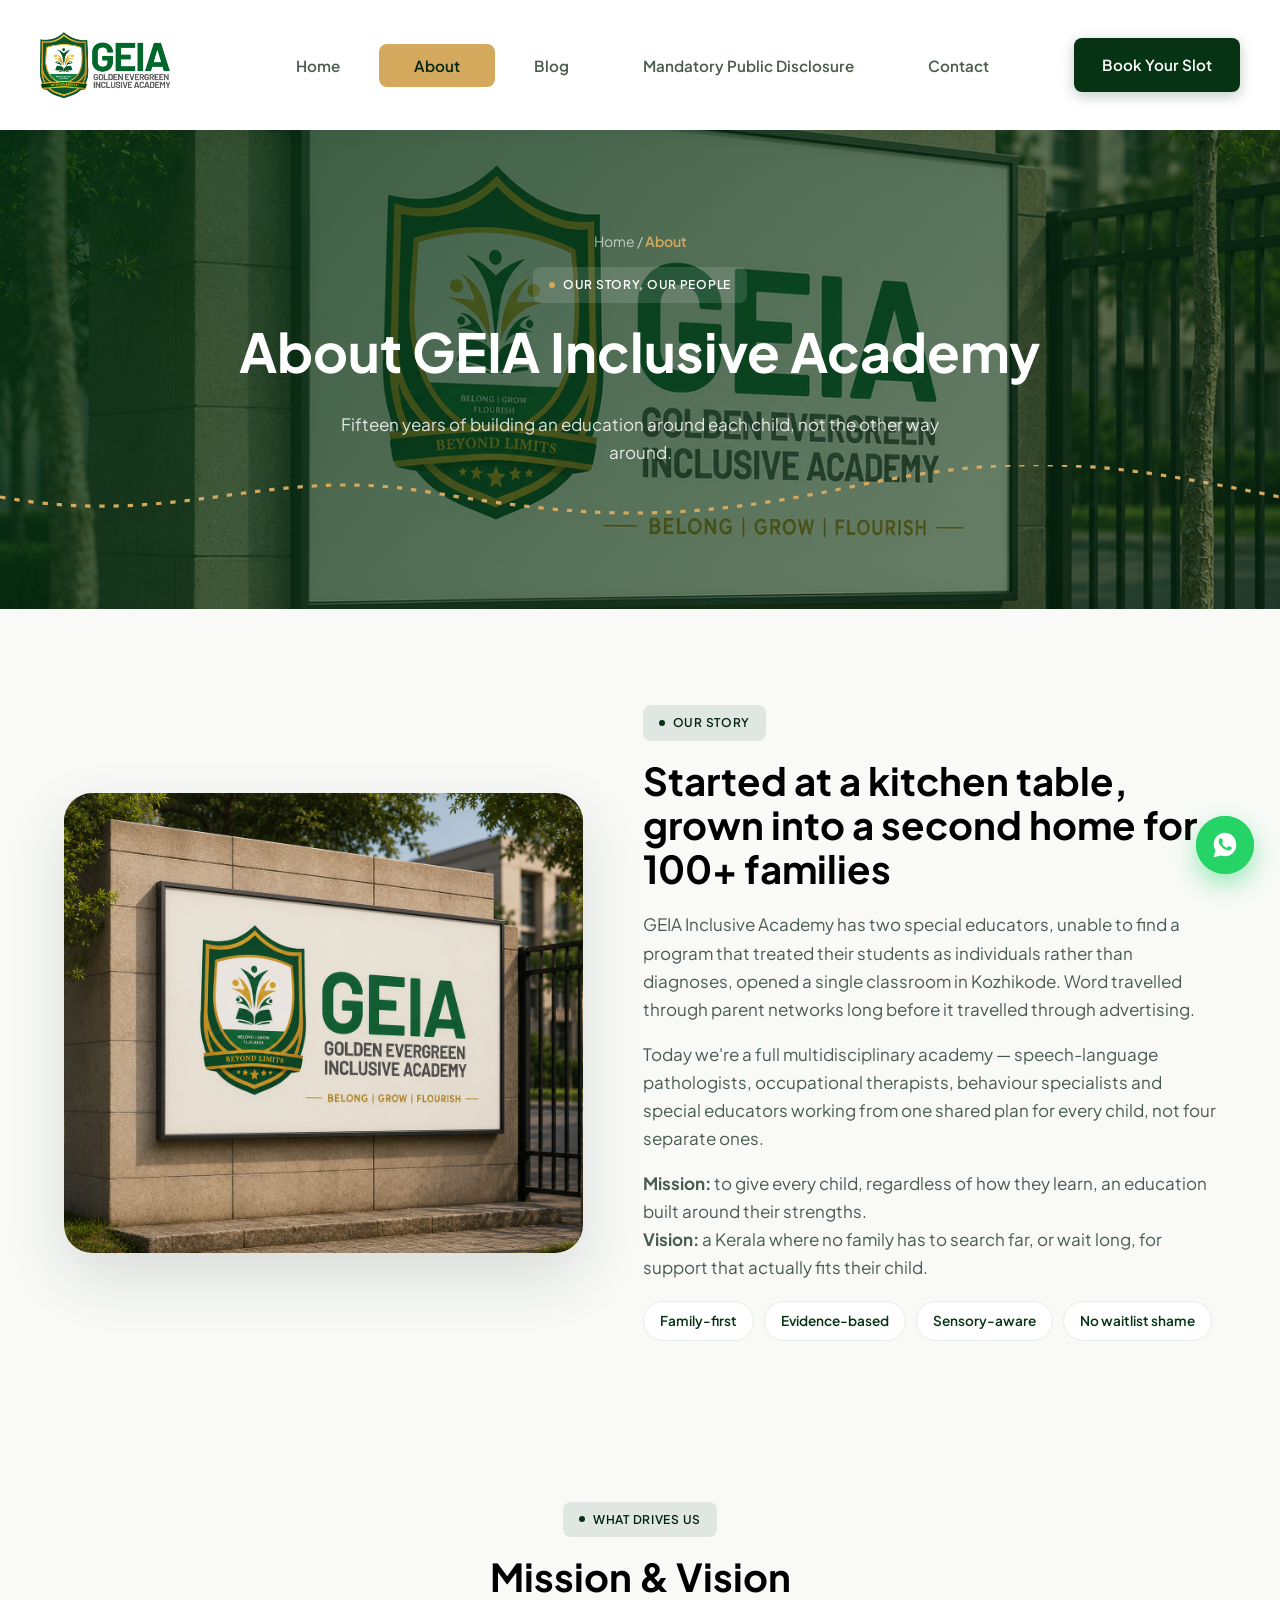
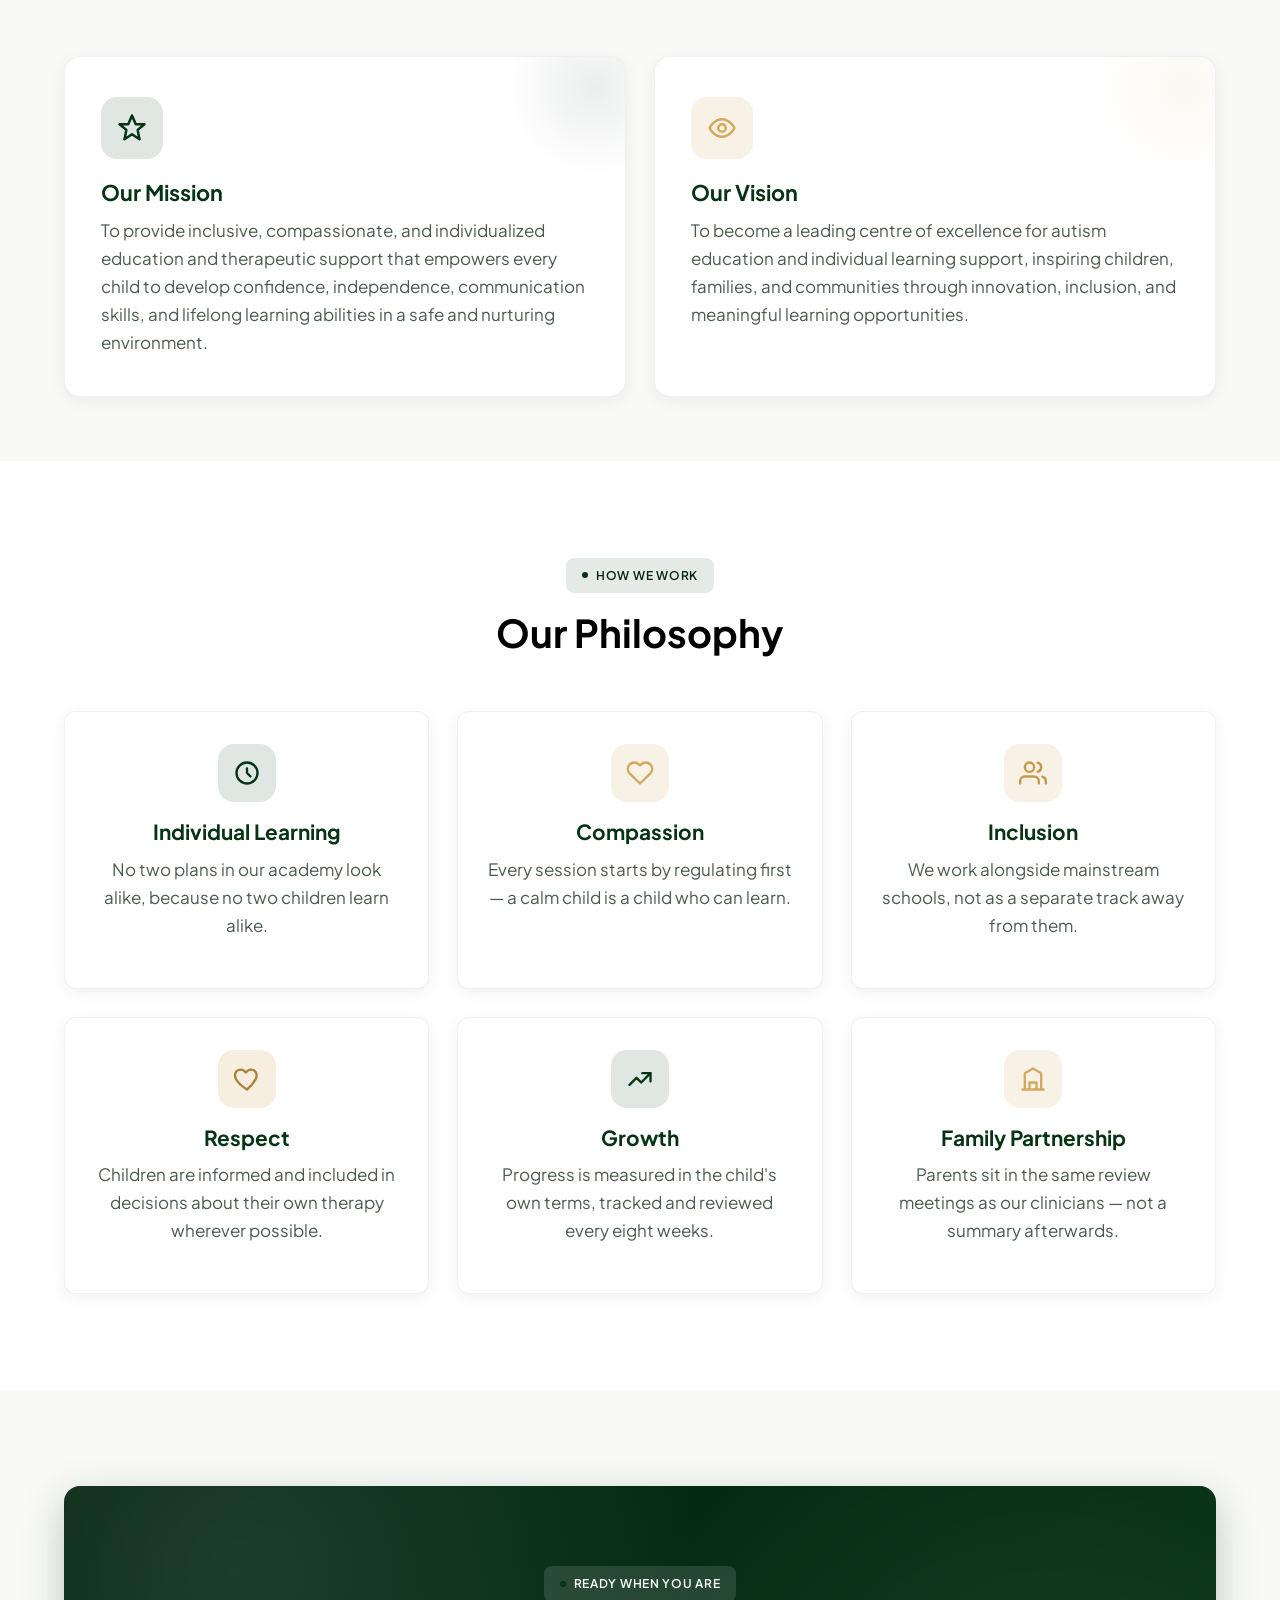
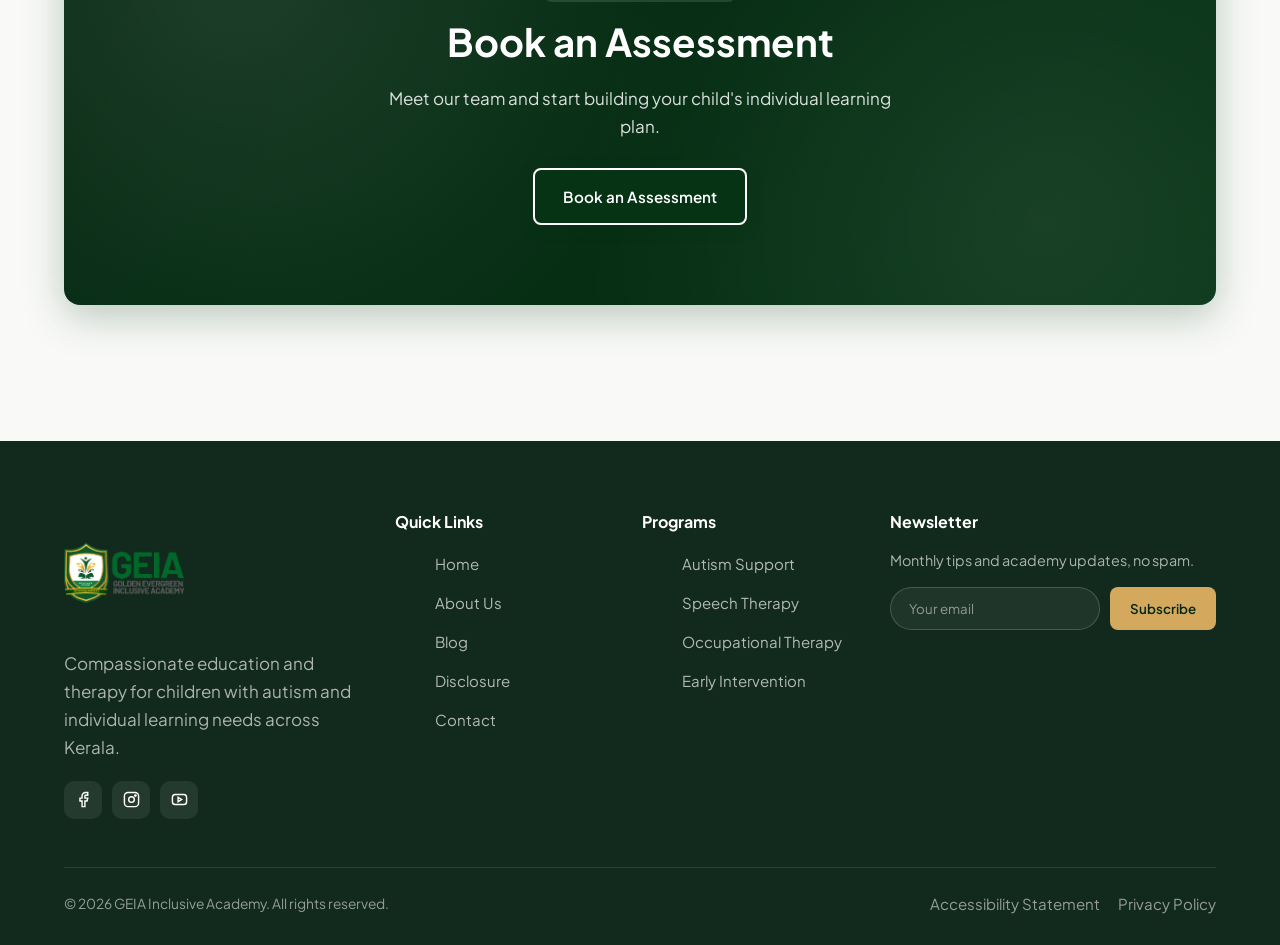
==== commit a431a44f: "2nd" ====
--- a/about.html
+++ b/about.html
@@ -24,12 +24,12 @@
       <li><a href="index.html">Home</a></li>
       <li><a href="about.html">About</a></li>
       <li><a href="blog.html">Blog</a></li>
-       <li><a href="disclosure.html">MandatoryPublicDisclosure</a></li>
+       <li><a href="disclosure.html">Mandatory Public Disclosure</a></li>
       <li><a href="contact.html">Contact</a></li>
-      
+      <li class="nav-book-mobile"><a href="contact.html" class="btn btn-gold" style="width:100%;text-align:center;">Book Your Slot</a></li>
     </ul>
     <div class="nav-actions">
-      <a href="contact.html" class="btn btn-gold">Book Your Slot</a>
+      <a href="contact.html" class="btn btn-gold nav-book-desktop">Book Your Slot</a>
       <button class="nav-toggle" aria-label="Toggle menu" aria-expanded="false"><span></span></button>
     </div>
   </nav>
@@ -56,7 +56,7 @@
       <img class="reveal" src="./images/img1.png">
       <div class="reveal">
         <span class="eyebrow">Our story</span>
-        <h2>Started at a kitchen table, grown into a second home for 500+ families</h2>
+        <h2>Started at a kitchen table, grown into a second home for 100+ families</h2>
         <p>GEIA Inclusive Academy has two special educators, unable to find a program that treated their students as individuals rather than diagnoses, opened a single classroom in Kozhikode. Word travelled through parent networks long before it travelled through advertising.</p>
         <p>Today we're a full multidisciplinary academy &mdash; speech-language pathologists, occupational therapists, behaviour specialists and special educators working from one shared plan for every child, not four separate ones.</p>
         <p><strong>Mission:</strong> to give every child, regardless of how they learn, an education built around their strengths.<br>
@@ -166,7 +166,7 @@
         <p>Compassionate education and therapy for children with autism and individual learning needs across Kerala.</p>
         <div class="footer-social">
           <a href="#" aria-label="Facebook"><svg viewBox="0 0 24 24" fill="none" stroke="#fff" stroke-width="2"><path d="M18 2h-3a5 5 0 0 0-5 5v3H7v4h3v8h4v-8h3l1-4h-4V7a1 1 0 0 1 1-1h3z"/></svg></a>
-          <a href="#" aria-label="Instagram"><svg viewBox="0 0 24 24" fill="none" stroke="#fff" stroke-width="2"><rect x="2" y="2" width="20" height="20" rx="5"/><circle cx="12" cy="12" r="4"/><circle cx="17.5" cy="6.5" r="1"/></svg></a>
+          <a href="https://www.instagram.com/geia_ae/" aria-label="Instagram"><svg viewBox="0 0 24 24" fill="none" stroke="#fff" stroke-width="2"><rect x="2" y="2" width="20" height="20" rx="5"/><circle cx="12" cy="12" r="4"/><circle cx="17.5" cy="6.5" r="1"/></svg></a>
           <a href="#" aria-label="YouTube"><svg viewBox="0 0 24 24" fill="none" stroke="#fff" stroke-width="2"><rect x="2" y="5" width="20" height="14" rx="4"/><path d="M10 9l5 3-5 3z"/></svg></a>
         </div>
       </div>
@@ -176,8 +176,9 @@
           <li><a href="index.html">Home</a></li>
           <li><a href="about.html">About Us</a></li>
           <li><a href="blog.html">Blog</a></li>
+           <li><a href="disclosure.html">Disclosure</a></li>
           <li><a href="contact.html">Contact</a></li>
-          <li><a href="disclosure.html">Disclosure</a></li>
+         
         </ul>
       </div>
       <div>
--- a/style.css
+++ b/style.css
@@ -238,6 +238,7 @@
 .nav-links a:not(.brand):hover, .nav-links a:not(.brand).active { background: var(--accent); color: var(--primary-dark); }
 
 .nav-actions { display: flex; align-items: center; gap: 12px; }
+.nav-book-mobile { display: none; }
 .nav-toggle {
   display: none;
   background: var(--white);
@@ -800,6 +801,20 @@
 .hover-lift { transition: transform 0.3s ease, box-shadow 0.3s ease; }
 .hover-lift:hover { transform: translateY(-4px); box-shadow: 0 8px 24px rgba(0,0,0,0.1); }
 
+/* ---------- Disclosure page ---------- */
+.disclosure-grid-2 { display: grid; grid-template-columns: 1fr 1fr; gap: 24px; }
+.disclosure-grid-3 { display: grid; grid-template-columns: 1fr 1fr 1fr; gap: 24px; text-align: center; }
+.disclosure-doc-item { display: flex; align-items: center; gap: 12px; padding: 14px; border: 1px solid var(--line); border-radius: 10px; }
+.disclosure-doc-num {
+  width: 40px; height: 40px; min-width: 40px;
+  border-radius: 10px;
+  background: rgba(5,51,20,0.1);
+  display: flex; align-items: center; justify-content: center;
+  color: var(--primary); font-weight: 700;
+}
+.disclosure-doc-text { flex: 1; font-size: 0.92rem; }
+.disclosure-doc-btn { padding: 6px 18px; font-size: 0.8rem; white-space: nowrap; }
+
 /* ===========================================================
    Responsive
    =========================================================== */
@@ -810,27 +825,33 @@
   .trust-badges { grid-template-columns: repeat(2, 1fr); }
 }
 
-@media (max-width: 960px) {
+@media (max-width: 1024px) {
   .nav-toggle { display: flex; }
+  .nav-book-desktop { display: none; }
+  .nav-book-mobile { display: block; list-style: none; margin-top: 12px; }
+  .brand { padding-left: 10px; }
+  .nav-toggle { margin-right: 10px; }
   .nav-links {
     display: flex;
     flex-direction: column;
     position: fixed;
-    top: 0; right: 0;
+    top: 0; left: 0;
     height: 100vh;
     width: 280px;
     background: var(--white);
     padding: 80px 24px 24px;
-    box-shadow: -4px 0 24px rgba(0,0,0,0.1);
-    transform: translateX(100%);
+    box-shadow: 4px 0 24px rgba(0,0,0,0.1);
+    transform: translateX(-100%);
     transition: transform 0.3s ease;
     z-index: 300;
-    gap: 4px;
+    gap: 30px;
+    overflow-y: auto;
   }
   .nav.open .nav-links {
     transform: translateX(0);
   }
   .nav-links a { width: 100%; padding: 14px 16px; color: var(--ink); border-radius: 8px; }
+  .nav-links a.btn-gold { color: #fff; background: var(--primary); text-align: center; }
   .nav-links a:hover { background: rgba(5,51,20,0.08); color: var(--primary-dark); }
   .nav-links a:hover, .nav-links a.active { background: rgba(255,255,255,0.3); color: var(--primary-dark); box-shadow: none; }
   .nav-links { align-items: stretch; }
@@ -838,17 +859,30 @@
   .featured-article .thumb { min-height: 240px; }
   .grid-3 { grid-template-columns: repeat(2, 1fr); }
   .stats-band { grid-template-columns: repeat(2, 1fr); }
+  .disclosure-grid-3 { grid-template-columns: repeat(2, 1fr); }
   .hero { padding: 100px 0 80px; min-height: 70vh; }
   .hero-content .hero-copy p.lead { font-size: 1.1rem; }
+  .hero-content { margin-left: 0; }
+  .hero-copy h1 { font-size: 2.4rem; }
+}
+
+@media (max-width: 768px) {
+  .disclosure-grid-2 { grid-template-columns: 1fr; }
+  .disclosure-grid-3 { grid-template-columns: 1fr 1fr; }
+  .disclosure-doc-item { flex-wrap: wrap; }
+  .disclosure-doc-btn { width: 100%; justify-content: center; margin-top: 8px; }
 }
 
 @media (max-width: 640px) {
   .section { padding: 56px 0; }
-  .grid-3, .grid-4, .contact-cards { grid-template-columns: 1fr; }
+  .grid-3, .grid-4, .contact-cards, .blog-grid { grid-template-columns: 1fr; }
   .trust-badges { grid-template-columns: 1fr 1fr; gap: 8px; }
   .trust-badge { padding: 10px 12px; }
   .trust-badge span.label { font-size: 0.75rem; }
   .hero { padding: 80px 0 60px; min-height: 60vh; }
+  .hero-content { margin-left: 0; }
+  .hero-copy h1 { font-size: 2rem; }
+  .hero-content .hero-copy p.lead { font-size: 1rem; }
   .form-row { grid-template-columns: 1fr; }
   .gallery-grid { grid-template-columns: repeat(2, 1fr); }
   .gallery-grid .big { grid-column: span 2; grid-row: span 1; height: 200px; }
@@ -862,6 +896,11 @@
   .cta-band { padding: 48px 24px; }
   .page-hero { padding: 40px 0 36px; }
   .gallery-grid { grid-auto-rows: 130px; }
+  .disclosure-grid-3 { grid-template-columns: 1fr; }
+  .disclosure-doc-item { flex-direction: column; text-align: center; }
+  .disclosure-doc-item span:first-child { margin: 0 auto; }
+  .disclosure-card { padding: 24px 16px !important; }
+  .disclosure-stat-num { font-size: 1.8rem !important; }
 }
 
 @media (max-width: 420px) {
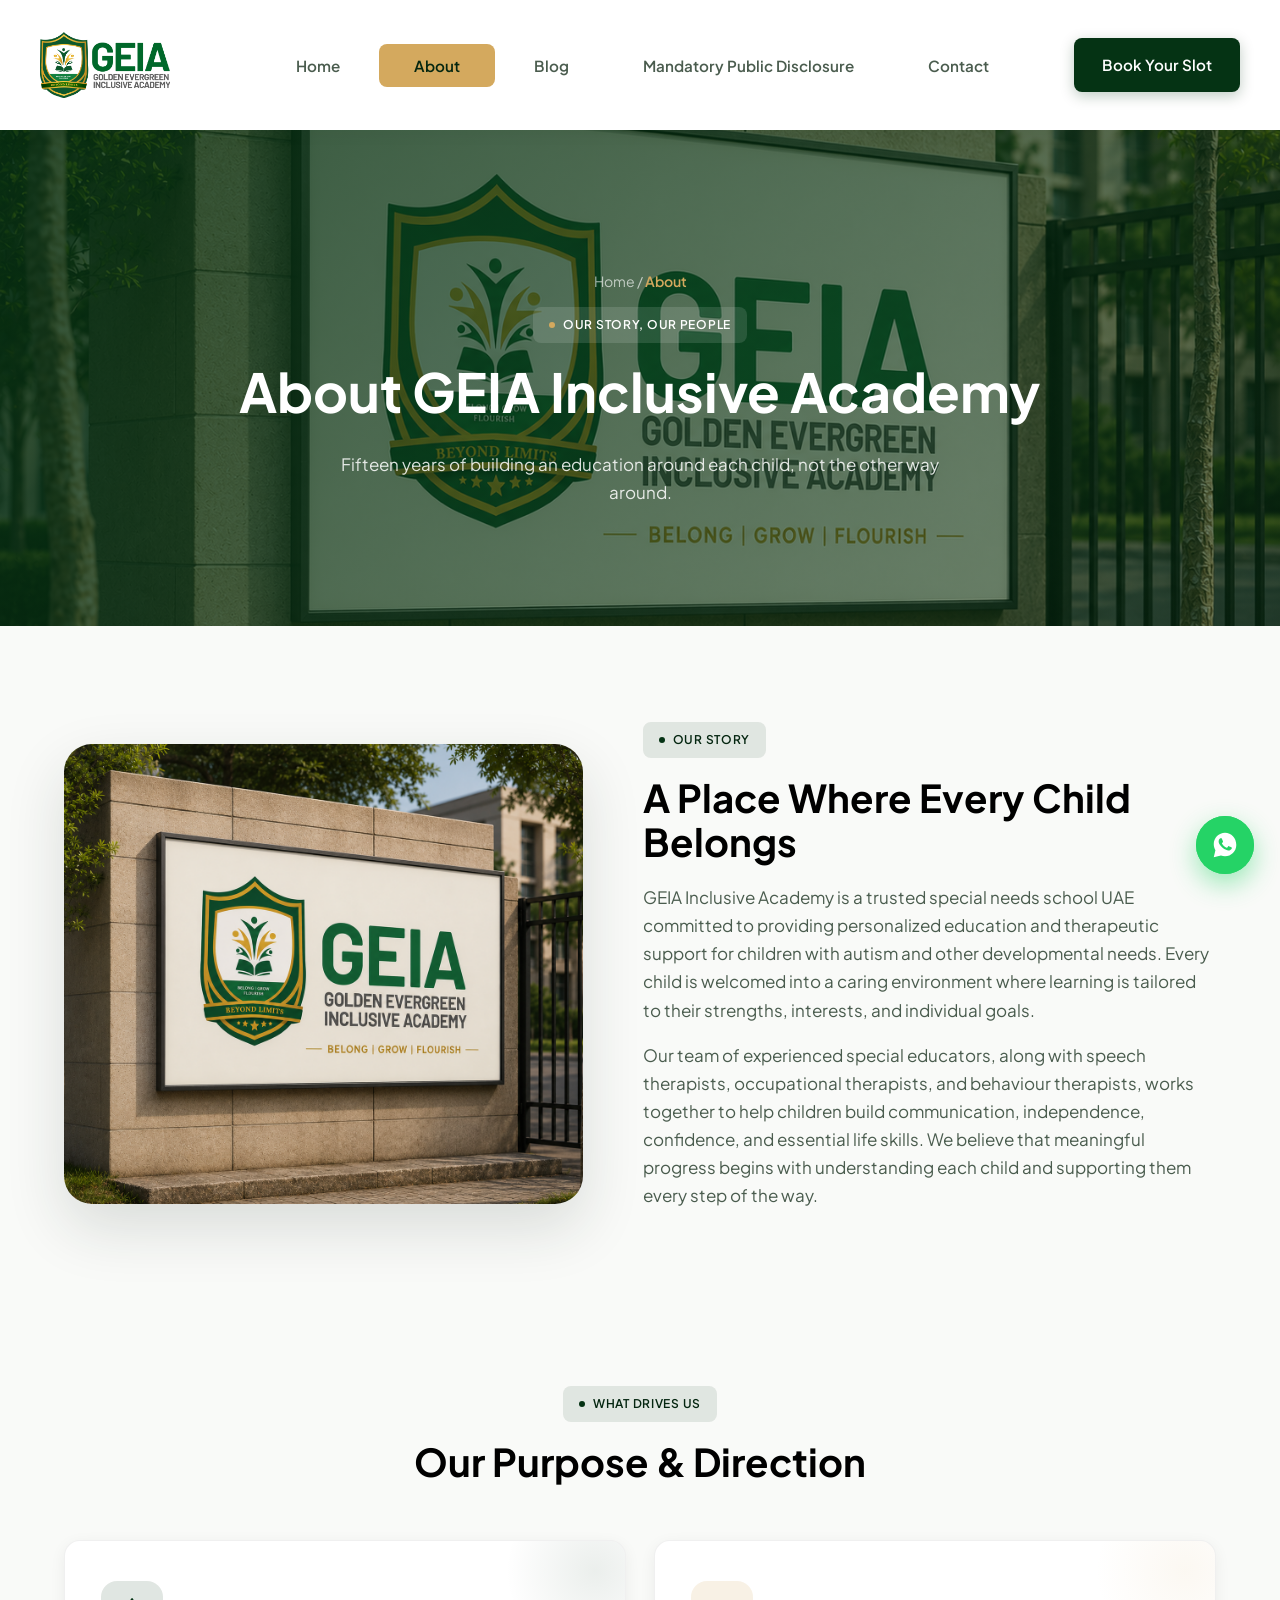
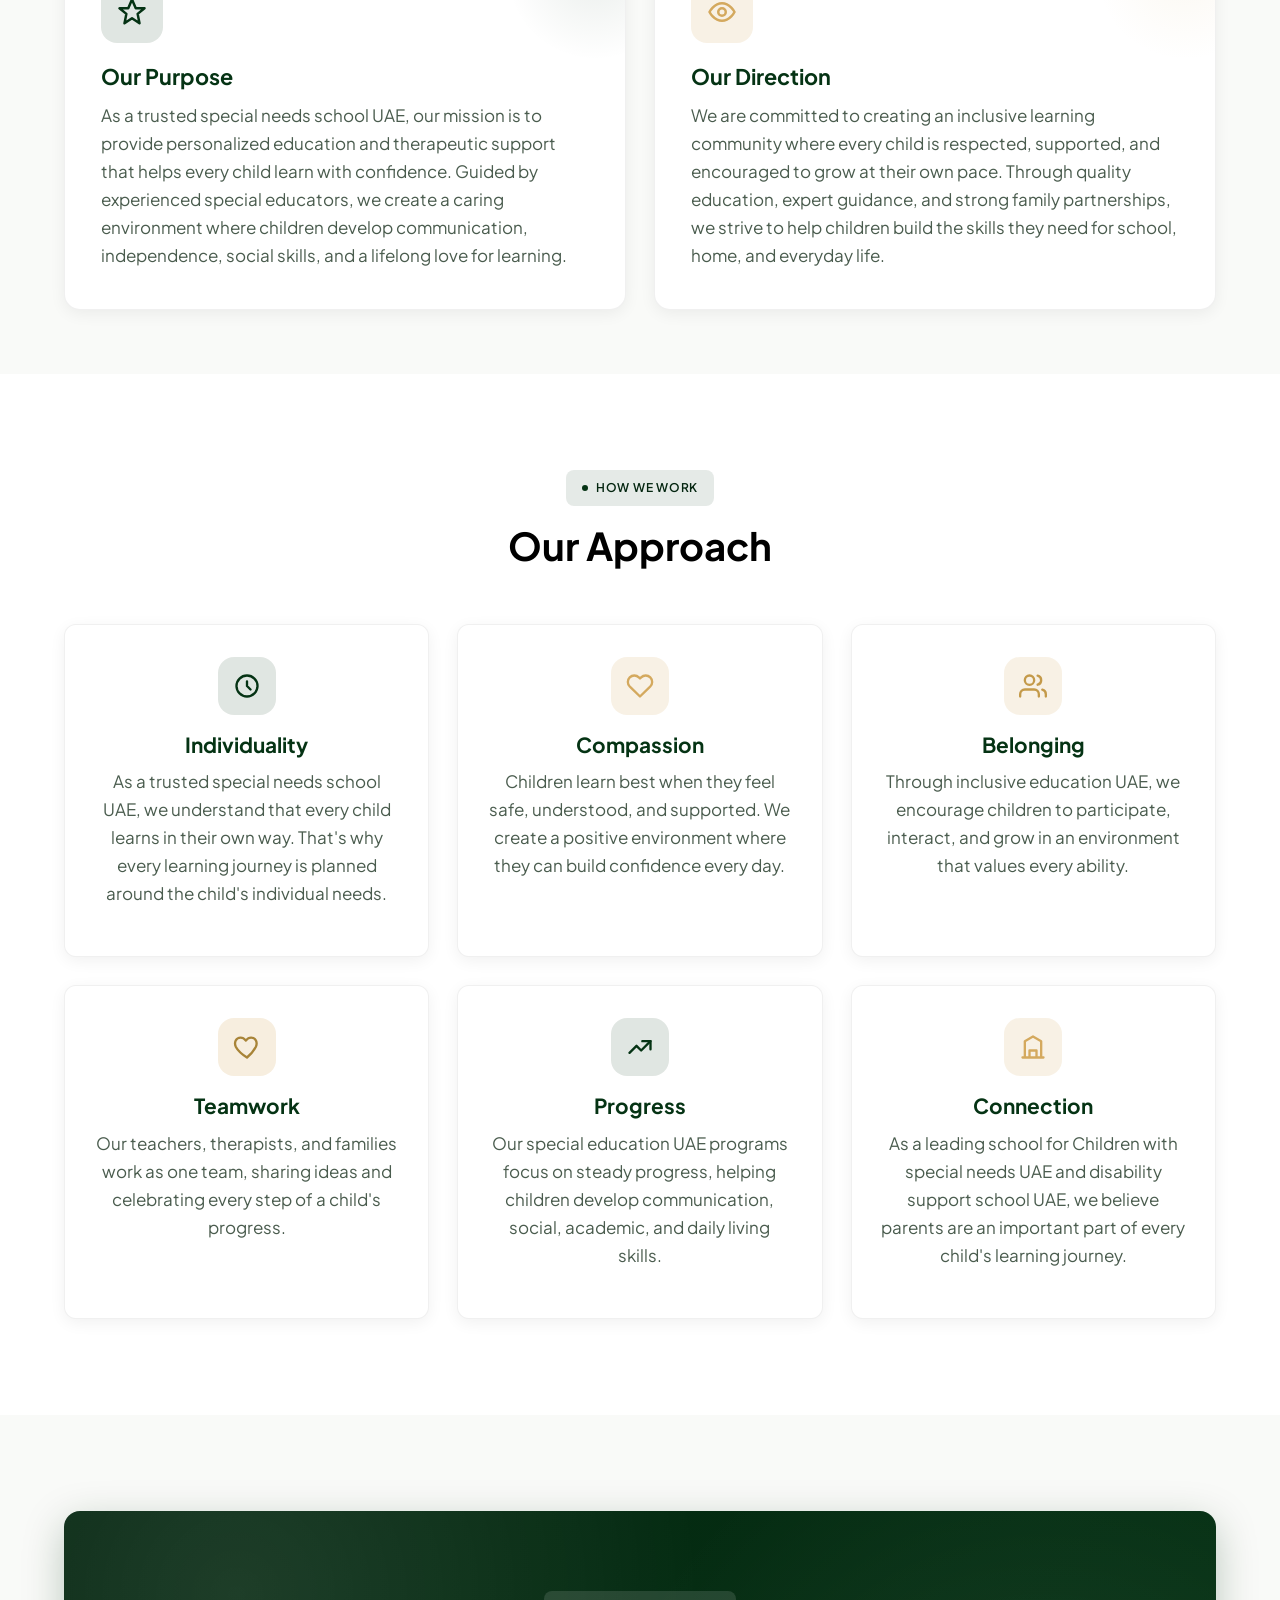
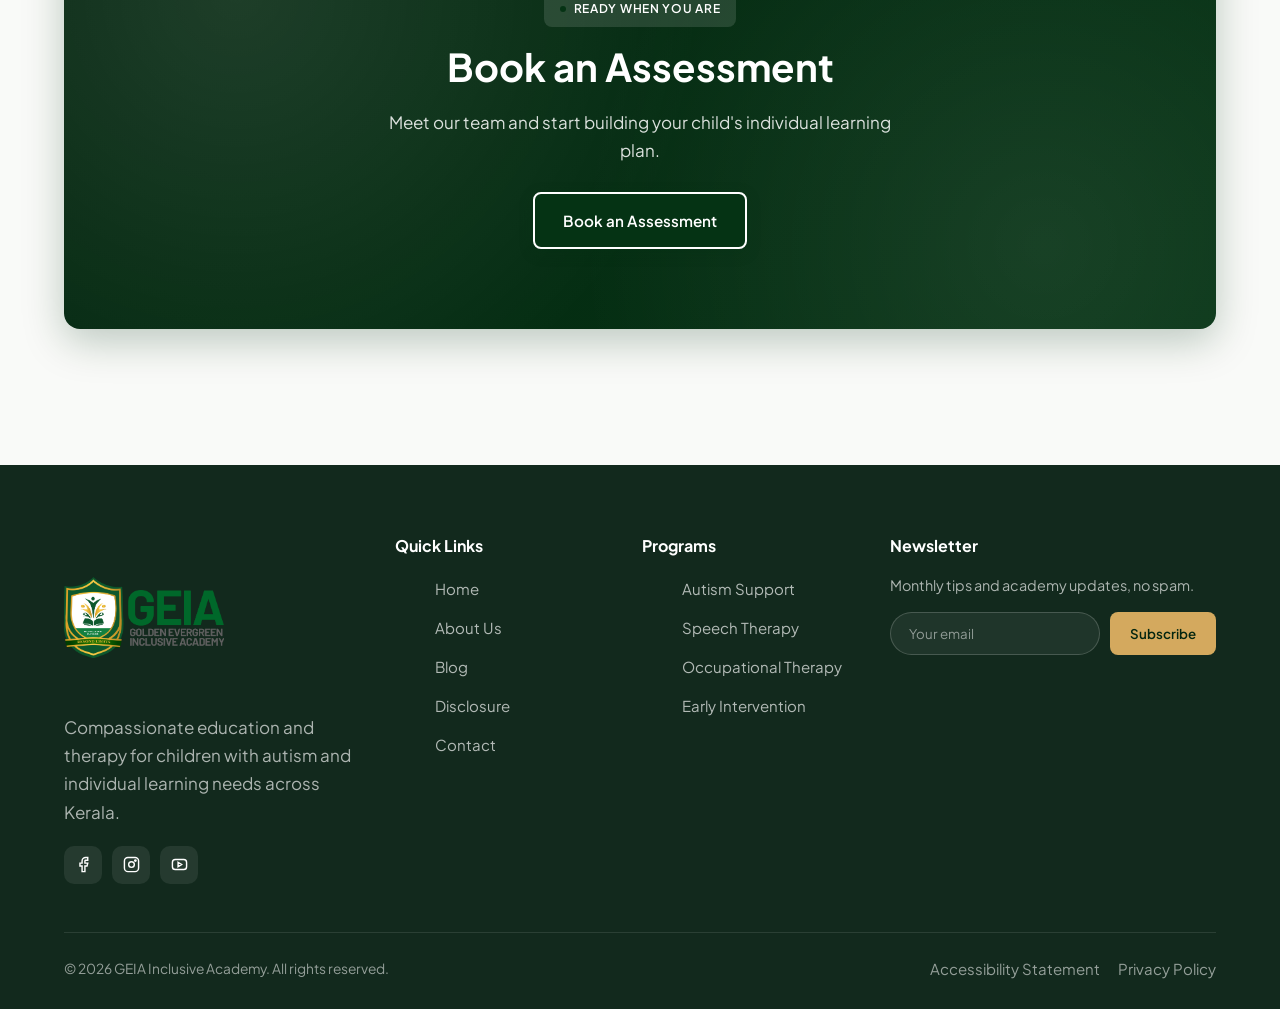
==== commit 6ce67eb6: "all clear" ====
--- a/about.html
+++ b/about.html
@@ -3,8 +3,8 @@
 <head>
 <meta charset="UTF-8">
 <meta name="viewport" content="width=device-width, initial-scale=1.0">
-<title>About Us | GEIA Inclusive Academy</title>
-<meta name="description" content="Meet the specialists and story behind GEIA Inclusive Academy, a learning home for children with autism and individual learning needs.">
+<title>Special Needs School UAE | GEIA Inclusive Academy</title>
+<meta name="description" content="GEIA Inclusive Academy is a Special Needs School UAE where children receive personalized education, autism support, and therapy in a safe and welcoming environment.">
 <link rel="icon" type="image/png" href="images/geia logo.png">
 <link rel="preconnect" href="https://fonts.googleapis.com">
 <link href="https://fonts.googleapis.com/css2?family=Plus+Jakarta+Sans:wght@400;500;600;700;800&display=swap" rel="stylesheet">
@@ -45,9 +45,6 @@
       <h1>About GEIA Inclusive Academy</h1>
       <p class="lead" style="max-width:640px; margin:0 auto;">Fifteen years of building an education around each child, not the other way around.</p>
     </div>
-    <svg class="growth-path" viewBox="0 0 1440 60" preserveAspectRatio="none" aria-hidden="true">
-      <path d="M0,30 C 200,60 300,0 480,25 S 760,55 960,20 S 1260,0 1440,30" fill="none" stroke="#d4a95e" stroke-width="3"/>
-    </svg>
   </section>
 
   <!-- OUR STORY -->
@@ -56,14 +53,10 @@
       <img class="reveal" src="./images/img1.png">
       <div class="reveal">
         <span class="eyebrow">Our story</span>
-        <h2>Started at a kitchen table, grown into a second home for 100+ families</h2>
-        <p>GEIA Inclusive Academy has two special educators, unable to find a program that treated their students as individuals rather than diagnoses, opened a single classroom in Kozhikode. Word travelled through parent networks long before it travelled through advertising.</p>
-        <p>Today we're a full multidisciplinary academy &mdash; speech-language pathologists, occupational therapists, behaviour specialists and special educators working from one shared plan for every child, not four separate ones.</p>
-        <p><strong>Mission:</strong> to give every child, regardless of how they learn, an education built around their strengths.<br>
-        <strong>Vision:</strong> a Kerala where no family has to search far, or wait long, for support that actually fits their child.</p>
-        <div class="values-badges">
-          <span>Family-first</span><span>Evidence-based</span><span>Sensory-aware</span><span>No waitlist shame</span>
-        </div>
+        <h2>A Place Where Every Child Belongs</h2>
+        <p>GEIA Inclusive Academy is a trusted special needs school UAE committed to providing personalized education and therapeutic support for children with autism and other developmental needs. Every child is welcomed into a caring environment where learning is tailored to their strengths, interests, and individual goals.</p>
+        <p>Our team of experienced special educators, along with speech therapists, occupational therapists, and behaviour therapists, works together to help children build communication, independence, confidence, and essential life skills. We believe that meaningful progress begins with understanding each child and supporting them every step of the way.</p>
+
       </div>
     </div>
   </section>
@@ -73,60 +66,60 @@
     <div class="container">
       <div class="section-head center">
         <span class="eyebrow">What drives us</span>
-        <h2>Mission &amp; Vision</h2>
+        <h2>Our Purpose &amp; Direction</h2>
       </div>
       <div class="mv-grid">
         <div class="mv-card mission reveal">
           <span class="service-icon tone-blue" aria-hidden="true"><svg viewBox="0 0 24 24" fill="none" stroke="currentColor" stroke-width="2" stroke-linecap="round" stroke-linejoin="round"><path d="M12 2l3 7h7l-5.5 4.5L18 21l-6-4-6 4 1.5-7.5L2 9h7z"/></svg></span>
-          <h3>Our Mission</h3>
-          <p>To provide inclusive, compassionate, and individualized education and therapeutic support that empowers every child to develop confidence, independence, communication skills, and lifelong learning abilities in a safe and nurturing environment.</p>
+          <h3>Our Purpose</h3>
+          <p>As a trusted special needs school UAE, our mission is to provide personalized education and therapeutic support that helps every child learn with confidence. Guided by experienced special educators, we create a caring environment where children develop communication, independence, social skills, and a lifelong love for learning.</p>
         </div>
         <div class="mv-card vision reveal">
           <span class="service-icon tone-coral" aria-hidden="true"><svg viewBox="0 0 24 24" fill="none" stroke="currentColor" stroke-width="2" stroke-linecap="round" stroke-linejoin="round"><path d="M2 12s3.5-7 10-7 10 7 10 7-3.5 7-10 7-10-7-10-7z"/><circle cx="12" cy="12" r="3"/></svg></span>
-          <h3>Our Vision</h3>
-          <p>To become a leading centre of excellence for autism education and individual learning support, inspiring children, families, and communities through innovation, inclusion, and meaningful learning opportunities.</p>
-        </div>
-      </div>
-    </div>
-  </section>
-
-  <!-- PHILOSOPHY -->
+          <h3>Our Direction</h3>
+          <p>We are committed to creating an inclusive learning community where every child is respected, supported, and encouraged to grow at their own pace. Through quality education, expert guidance, and strong family partnerships, we strive to help children build the skills they need for school, home, and everyday life.</p>
+        </div>
+      </div>
+    </div>
+  </section>
+
+  <!-- APPROACH -->
   <section class="section" style="background:var(--white);">
     <div class="container">
       <div class="section-head center">
         <span class="eyebrow">How we work</span>
-        <h2>Our Philosophy</h2>
+        <h2>Our Approach</h2>
       </div>
       <div class="grid-3">
         <div class="philosophy-card reveal">
           <span class="service-icon tone-blue" aria-hidden="true"><svg viewBox="0 0 24 24" fill="none" stroke="currentColor" stroke-width="2" stroke-linecap="round" stroke-linejoin="round"><circle cx="12" cy="12" r="9"/><path d="M12 8v4l3 3"/></svg></span>
-          <h3>Individual Learning</h3>
-          <p>No two plans in our academy look alike, because no two children learn alike.</p>
+          <h3>Individuality</h3>
+          <p>As a trusted special needs school UAE, we understand that every child learns in their own way. That's why every learning journey is planned around the child's individual needs.</p>
         </div>
         <div class="philosophy-card reveal">
           <span class="service-icon tone-coral" aria-hidden="true"><svg viewBox="0 0 24 24" fill="none" stroke="currentColor" stroke-width="2" stroke-linecap="round" stroke-linejoin="round"><path d="M20.8 4.6a5.5 5.5 0 0 0-7.8 0L12 5.6l-1-1a5.5 5.5 0 1 0-7.8 7.8l1 1L12 21l7.8-7.6 1-1a5.5 5.5 0 0 0 0-7.8z"/></svg></span>
           <h3>Compassion</h3>
-          <p>Every session starts by regulating first &mdash; a calm child is a child who can learn.</p>
+          <p>Children learn best when they feel safe, understood, and supported. We create a positive environment where they can build confidence every day.</p>
         </div>
         <div class="philosophy-card reveal">
           <span class="service-icon tone-green" aria-hidden="true"><svg viewBox="0 0 24 24" fill="none" stroke="currentColor" stroke-width="2" stroke-linecap="round" stroke-linejoin="round"><path d="M17 21v-2a4 4 0 0 0-4-4H5a4 4 0 0 0-4 4v2"/><circle cx="9" cy="7" r="4"/><path d="M23 21v-2a4 4 0 0 0-3-3.87M16 3.13a4 4 0 0 1 0 7.75"/></svg></span>
-          <h3>Inclusion</h3>
-          <p>We work alongside mainstream schools, not as a separate track away from them.</p>
+          <h3>Belonging</h3>
+          <p>Through inclusive education UAE, we encourage children to participate, interact, and grow in an environment that values every ability.</p>
         </div>
         <div class="philosophy-card reveal">
           <span class="service-icon tone-gold" aria-hidden="true"><svg viewBox="0 0 24 24" fill="none" stroke="currentColor" stroke-width="2" stroke-linecap="round" stroke-linejoin="round"><path d="M12 21s-7-4.35-9.5-9C.6 8 2.6 4 6.5 4c2 0 3.3 1 4.5 2.5C12.2 5 13.5 4 15.5 4 19.4 4 21.4 8 19.5 12 17 16.65 12 21 12 21z"/></svg></span>
-          <h3>Respect</h3>
-          <p>Children are informed and included in decisions about their own therapy wherever possible.</p>
+          <h3>Teamwork</h3>
+          <p>Our teachers, therapists, and families work as one team, sharing ideas and celebrating every step of a child's progress.</p>
         </div>
         <div class="philosophy-card reveal">
           <span class="service-icon tone-blue" aria-hidden="true"><svg viewBox="0 0 24 24" fill="none" stroke="currentColor" stroke-width="2" stroke-linecap="round" stroke-linejoin="round"><path d="M3 17l6-6 4 4 8-8"/><path d="M14 7h7v7"/></svg></span>
-          <h3>Growth</h3>
-          <p>Progress is measured in the child's own terms, tracked and reviewed every eight weeks.</p>
+          <h3>Progress</h3>
+          <p>Our special education UAE programs focus on steady progress, helping children develop communication, social, academic, and daily living skills.</p>
         </div>
         <div class="philosophy-card reveal">
           <span class="service-icon tone-coral" aria-hidden="true"><svg viewBox="0 0 24 24" fill="none" stroke="currentColor" stroke-width="2" stroke-linecap="round" stroke-linejoin="round"><path d="M3 21h18M5 21V7l7-4 7 4v14M9 21v-6h6v6"/></svg></span>
-          <h3>Family Partnership</h3>
-          <p>Parents sit in the same review meetings as our clinicians &mdash; not a summary afterwards.</p>
+          <h3>Connection</h3>
+          <p>As a leading school for Children with special needs UAE and disability support school UAE, we believe parents are an important part of every child's learning journey.</p>
         </div>
       </div>
     </div>
@@ -159,8 +152,8 @@
     <div class="footer-grid">
       <div class="footer-brand">
         <a href="index.html" class="brand" style="color:#fff;">
-          <span class="brand-mark" aria-hidden="true" style="width:120px; height:120px; border-radius:24px;">
-            <img src="images/geia logo.png" alt="GEIA Inclusive Academy logo" style="width:120px; height:120px; object-fit:contain;">
+          <span class="brand-mark" aria-hidden="true" style="width:160px; height:160px; border-radius:24px;">
+            <img src="images/geia logo.png" alt="GEIA Inclusive Academy logo" style="width:160px; height:160px; object-fit:contain;">
           </span>
         </a>
         <p>Compassionate education and therapy for children with autism and individual learning needs across Kerala.</p>
--- a/style.css
+++ b/style.css
@@ -266,10 +266,9 @@
 .hero {
   position: relative;
   overflow: hidden;
-  padding: 140px 0 120px;
-  min-height: 85vh;
-  display: flex;
-  align-items: center;
+  padding: 0 0 60px;
+  height: 100vh;
+  min-height: 100vh;
 }
 .hero-video-bg {
   position: absolute;
@@ -277,38 +276,45 @@
   z-index: 0;
 }
 .hero-video-bg video {
-  width: 100%;
-  height: 100%;
+  width: 120%;
+  height: 120%;
   object-fit: cover;
+  transform: scale(1.1);
 }
 .hero-video-overlay {
   position: absolute;
   inset: 0;
-  background: linear-gradient(135deg, rgba(5,51,20,0.75) 0%, rgba(5,51,20,0.45) 50%, rgba(5,51,20,0.7) 100%);
-  box-shadow: inset 0 0 100px rgba(5,51,20,0.5);
+  background: linear-gradient(135deg, rgba(5,51,20,0.8) 0%, rgba(5,51,20,0.5) 50%, rgba(5,51,20,0.75) 100%);
 }
 .hero::after {
   content: '';
   position: absolute;
   bottom: 0; left: 0; right: 0;
-  height: 120px;
+  height: 140px;
   background: linear-gradient(to top, var(--bg), transparent);
   pointer-events: none;
   z-index: 1;
 }
 .hero-content {
-  position: relative;
+  position: absolute;
+  top: 50%;
+  left: 50%;
+  transform: translate(-50%, -50%);
   z-index: 2;
-  max-width: 800px;
-  margin-left: 54px;
-}
-.hero-content .hero-copy h1 { color: #fff; text-shadow: 0 2px 30px rgba(0,0,0,0.3); }
+  width: 100%;
+  max-width: 1000px;
+  text-align: center;
+  overflow: visible;
+}
+.hero-content .hero-copy { text-align: center; }
+.hero-content .hero-copy h1 { color: #fff; text-shadow: 0 2px 30px rgba(0,0,0,0.3); font-size: clamp(2rem, 4.5vw, 3.8rem); line-height: 1.2; letter-spacing: -0.02em; margin-bottom: 20px; }
 .hero-content .hero-copy h1 .text-gold { color: #d4a95e; }
 .hero-content .hero-copy h1 .text-green { color: #d4a95e; }
-.hero-content .hero-copy p.lead { font-size: 1.2rem; max-width: 620px; color: rgba(255,255,255,0.9); }
-.hero-actions { display: flex; gap: 16px; flex-wrap: wrap; margin-top: 30px; }
+.hero-content .hero-copy p.lead { font-size: 1.15rem; color: rgba(255,255,255,0.85); line-height: 1.6; margin-bottom: 0; }
+.hero-actions { display: flex; gap: 16px; flex-wrap: wrap; margin-top: 30px; justify-content: center; }
 .hero-content .eyebrow { background: rgba(212,169,94,0.2); color:white; }
 .hero-content .eyebrow::before { background: var(--accent); }
+.hero-content .trust-badges { margin-top: 40px; }
 .hero-content .trust-badge { background: rgba(255,255,255,0.12); backdrop-filter: blur(12px); border-color: rgba(255,255,255,0.15); }
 .hero-content .trust-badge:hover { border-color: var(--accent); }
 .hero-content .trust-badge .label { color: #fff; }
@@ -324,6 +330,7 @@
   grid-template-columns: repeat(4, 1fr);
   gap: 12px;
   margin-top: 44px;
+  margin-bottom: 40px;
 }
 .trust-badge {
   display: flex;
@@ -351,16 +358,13 @@
 /* ---------- Hero video background ---------- */
 
 /* ---------- Growth Path divider (signature) ---------- */
-.growth-path { display: block; width: 100%; height: 64px; margin-top: -1px; }
-.growth-path path { stroke-dasharray: 6 10; stroke: var(--accent) !important; }
-
 /* ---------- Cards / Services ---------- */
 .grid-2, .blog-grid { display: grid; grid-template-columns: 1fr 1fr; gap: 32px; }
 .grid-3 { display: grid; grid-template-columns: repeat(3, 1fr); gap: 28px; }
 .grid-4 { display: grid; grid-template-columns: repeat(4, 1fr); gap: 24px; }
 
 .service-card {
-  background: rgba(5,51,20,0.03);
+  background: #e8f5e9;
   border-radius: 12px;
   padding: 32px 24px;
   box-shadow: 0 4px 16px rgba(0,0,0,0.06);
@@ -589,7 +593,8 @@
 
 /* ---------- Page hero (inner pages) ---------- */
 .page-hero {
-  padding: 100px 0 80px;
+  padding: 140px 0 120px;
+  min-height: 50vh;
   text-align: center;
   position: relative;
   overflow: hidden;
@@ -860,7 +865,7 @@
   .grid-3 { grid-template-columns: repeat(2, 1fr); }
   .stats-band { grid-template-columns: repeat(2, 1fr); }
   .disclosure-grid-3 { grid-template-columns: repeat(2, 1fr); }
-  .hero { padding: 100px 0 80px; min-height: 70vh; }
+  .hero { padding: 0 0 60px; min-height: 80vh; }
   .hero-content .hero-copy p.lead { font-size: 1.1rem; }
   .hero-content { margin-left: 0; }
   .hero-copy h1 { font-size: 2.4rem; }
@@ -879,7 +884,8 @@
   .trust-badges { grid-template-columns: 1fr 1fr; gap: 8px; }
   .trust-badge { padding: 10px 12px; }
   .trust-badge span.label { font-size: 0.75rem; }
-  .hero { padding: 80px 0 60px; min-height: 60vh; }
+  .hero::after { height: 100px; }
+  .hero { padding: 0 0 50px; min-height: 75vh; }
   .hero-content { margin-left: 0; }
   .hero-copy h1 { font-size: 2rem; }
   .hero-content .hero-copy p.lead { font-size: 1rem; }
